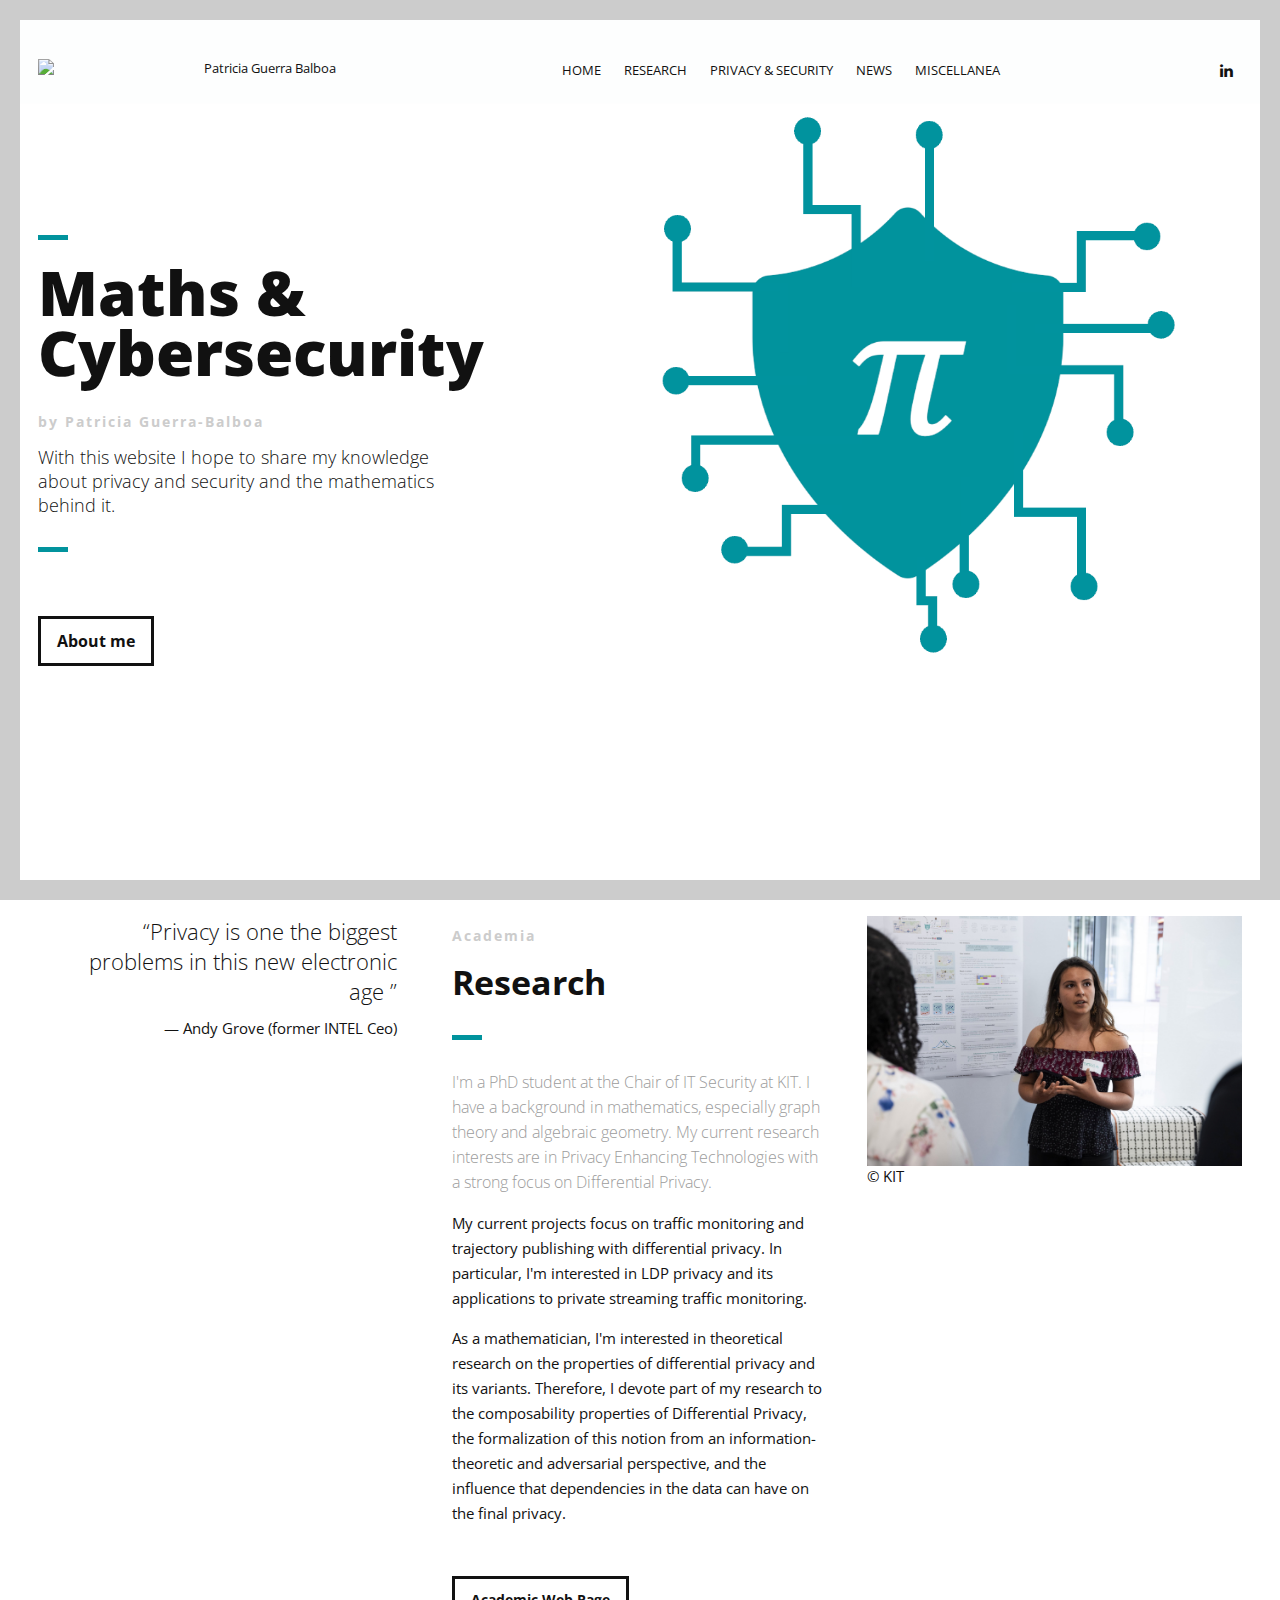
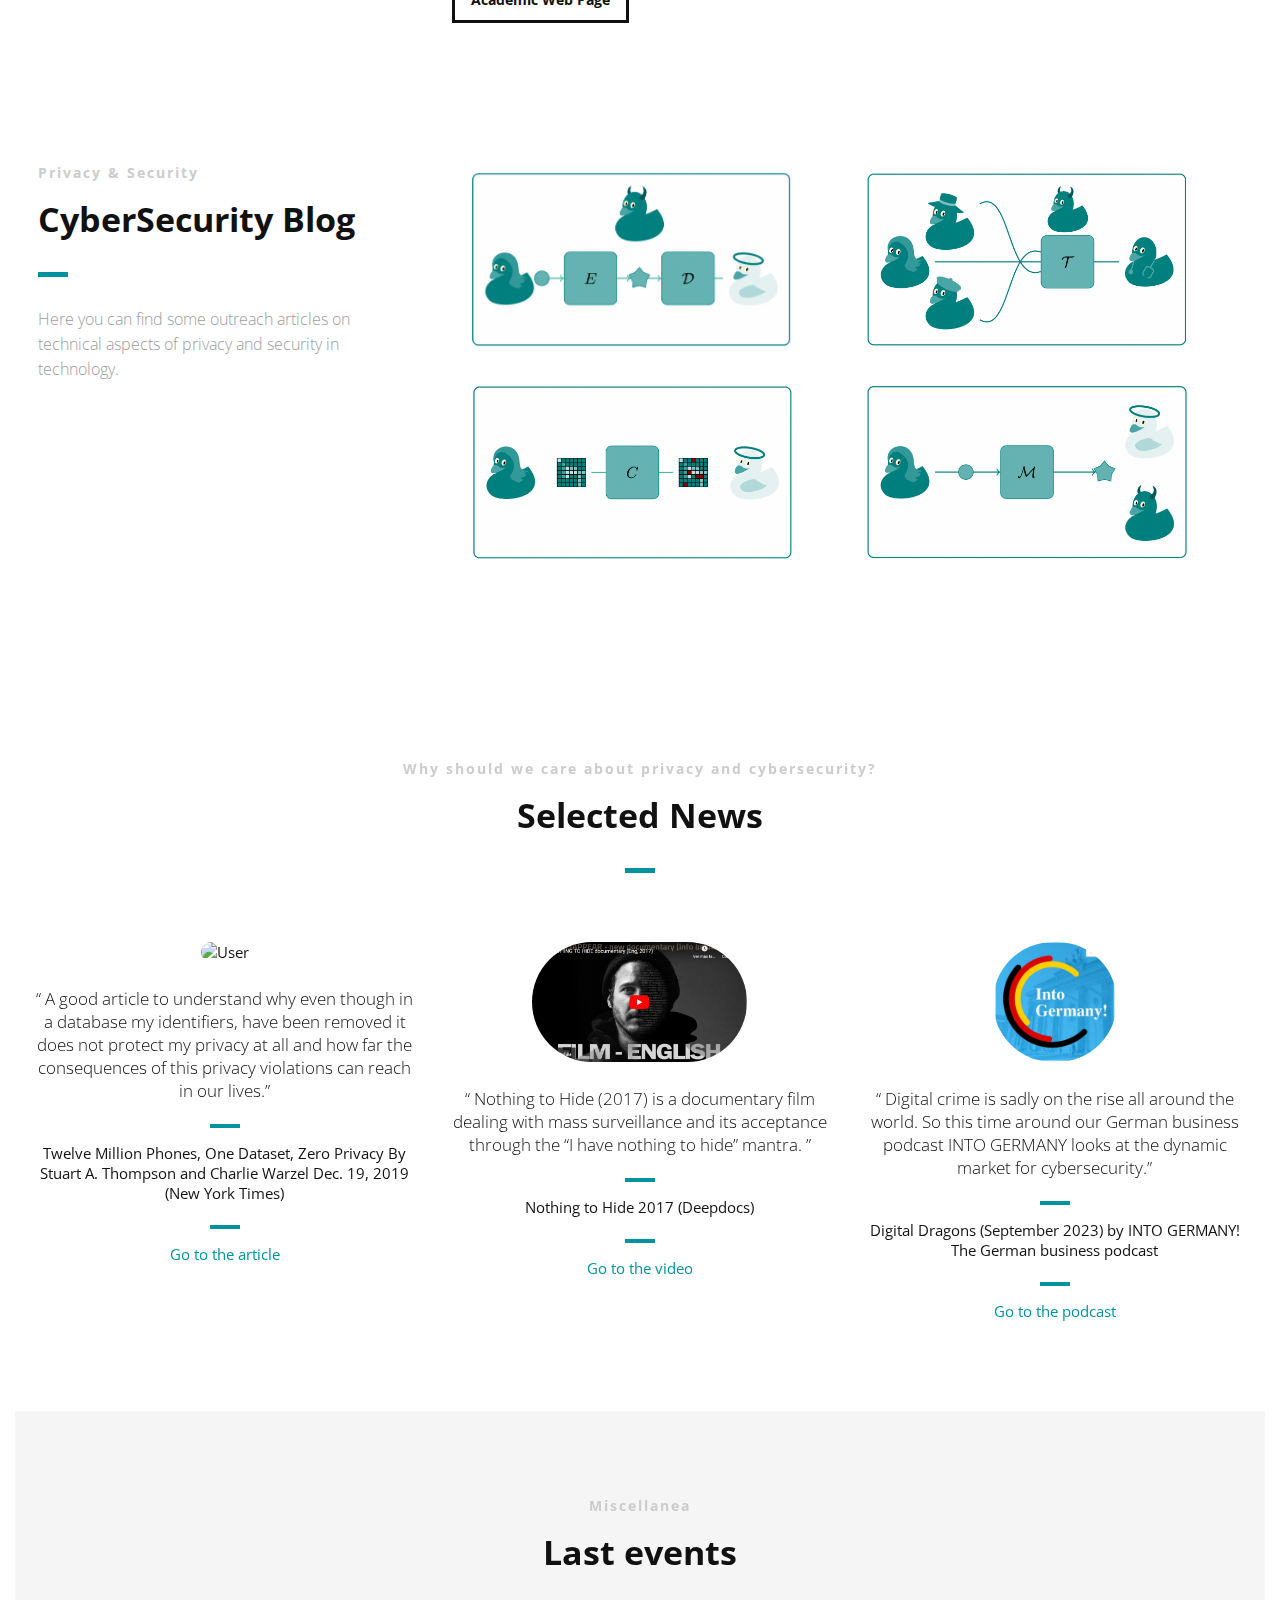
==== index.html @ ed3d7bb8 "Update index.html" ====
<!DOCTYPE html>
<html>
<head lang="en">
    <meta charset="UTF-8">

    <!--Page Title-->
    <title> Maths & Cybersecurity - by Patricia Guerra Balboa</title>

    <!--Meta Keywords and Description-->
    <meta name="keywords" content="Patricia Guerra-Balboa, mathematics, cybersecurity, academic webpage">
    <meta name="description" content="">
    <meta name="viewport" content="width=device-width, initial-scale=1.0, user-scalable=no"/>

    <!--Favicon-->
    <link rel="shortcut icon" href="images/logo-pi.png" title="Favicon"/>

    <!-- Main CSS Files -->
    <link rel="stylesheet" href="css/style.css">

    <!-- Namari Color CSS -->
    <link rel="stylesheet" href="css/namari-color.css">

    <!--Icon Fonts - Font Awesome Icons-->
    <link rel="stylesheet" href="css/font-awesome.min.css">

    <!-- Animate CSS-->
    <link href="css/animate.css" rel="stylesheet" type="text/css">

    <!--Google Webfonts-->
    <link href='https://fonts.googleapis.com/css?family=Open+Sans:400,300,600,700,800' rel='stylesheet' type='text/css'>
</head>
<body>

<!-- Preloader -->
<div id="preloader">
    <div id="status" class="la-ball-triangle-path">
        <div></div>
        <div></div>
        <div></div>
    </div>
</div>
<!--End of Preloader-->

<div class="page-border" data-wow-duration="0.7s" data-wow-delay="0.2s">
    <div class="top-border wow fadeInDown animated" style="visibility: visible; animation-name: fadeInDown;"></div>
    <div class="right-border wow fadeInRight animated" style="visibility: visible; animation-name: fadeInRight;"></div>
    <div class="bottom-border wow fadeInUp animated" style="visibility: visible; animation-name: fadeInUp;"></div>
    <div class="left-border wow fadeInLeft animated" style="visibility: visible; animation-name: fadeInLeft;"></div>
</div>

<div id="wrapper">

    <header id="banner" class="scrollto clearfix" data-enllax-ratio=".5">
        <div id="header" class="nav-collapse">
            <div class="row clearfix">
                <div class="col-1">

                    <!--Logo-->
                    <div id="logo">

                        <!--Logo that is shown on the banner-->
                        <img src="images/logo-pi.png" id="banner-logo" alt="Patricia Guerra Balboa" <h1> Patricia Guerra Balboa </h1> 
                        <!--End of Banner Logo-->

                        <!--The Logo that is shown on the sticky Navigation Bar-->
                        <img src="images/logo-pi.png" id="navigation-logo" alt="Landing Page"/>
                        <!--End of Navigation Logo-->

                    </div>
                    <!--End of Logo-->

                    <aside>

                        <!--Social Icons in Header-->
                        <ul class="social-icons">
                            <li>
                                <a target="_blank" title="Linkedin" href="https://www.linkedin.com/in/patricia-guerra-balboa-5597a2195/">
                                    <i class="fa fa-linkedin fa-1x"></i><span>Linkedin</span>
                                </a>
                        </ul>
                        <!--End of Social Icons in Header-->

                    </aside>

                    <!--Main Navigation-->
                    <nav id="nav-main">
                        <ul>
                            <li>
                                <a href="#banner">Home</a>
                            </li>
                            <li>
                                <a href="#research">Research</a>
                            </li>
                            <li>
                                <a href="#privacy">Privacy & Security</a>
                            </li>
                            <li>
                                <a href="#news">News</a>
                            </li>
                            <li>
                                <a href="#Miscellanea">Miscellanea</a>
                            </li>
                        </ul>
                    </nav>
                    <!--End of Main Navigation-->

                    <div id="nav-trigger"><span></span></div>
                    <nav id="nav-mobile"></nav>

                </div>
            </div>
        </div><!--End of Header-->

        <!--Banner Content-->
        <div id="banner-content" class="row clearfix">

            <div class="col-38">

                <div class="section-heading">
                    <h1> Maths & Cybersecurity </h1>
                    <h3> by Patricia Guerra-Balboa </h3>
                    <h2> With this website I hope to share my knowledge about privacy and security and the mathematics behind it.

</h2>
                </div>

                <!--Call to Action-->
                <a href="./academic.html" class="button">About me</a>
                <!--End Call to Action-->

            </div>

        </div><!--End of Row-->
    </header>

    <!--Main Content Area-->
    <main id="content">
                <!--Research-->
        <div id="research" class="scrollto clearfix">

            <div class="row no-padding-bottom clearfix">


                <!--Content Left Side-->
                <div class="col-3">
                    <!--User Testimonial-->
                    <blockquote class="testimonial text-right bigtest">
                        <q>Privacy is one the biggest problems in this new electronic age </q>
                        <footer>— Andy Grove (former INTEL Ceo)</footer>
                    </blockquote>
                    <!-- End of Testimonial-->

                </div>
                <!--End Content Left Side-->

                <!--Content of the Right Side-->
                <div class="col-3">
                    <div class="section-heading">
                        <h3>Academia</h3>
                        <h2 class="section-title"> Research </h2>
                        <p class="section-subtitle"> I'm a PhD student at the Chair of IT Security at KIT. I have a background in mathematics, 
                            especially graph theory and algebraic geometry.
                            My current research interests are in Privacy Enhancing Technologies with a strong focus on Differential Privacy.</p>
                    </div>
                    <p>
                       My current projects focus on traffic monitoring and trajectory publishing with differential privacy. 
                       In particular, I'm interested in LDP privacy and its applications to private streaming traffic monitoring.
                    </p>
                    <p>
                       As a mathematician, I'm interested in theoretical research on the properties of differential privacy and its variants.
                        Therefore, I devote part of my research to the composability properties of Differential Privacy,
                        the formalization of this notion from an information-theoretic and adversarial perspective, 
                        and the influence that dependencies in the data can have on the final privacy.
                    </p>
                    <!--Call to Action-->
                <a  href="./academic.html" class="button"> Academic Web Page </a>
                <!--End Call to Action-->
                    </a>
                </div>
                <!--End Content Right Side-->

                <div class="col-3">
                    <figure class="watermark">
                      <picture>
                     <img height="396" src="images/gallery-images/20230511-RF-01-075.jpeg" width="663">
                    <span class="watermark">&copy; KIT </span>
                     </picture>
                    </figure>
                </div>

            </div>


        </div>
        <!--End of Research-->

        <!--Privacy-->
        <section id="privacy" class="scrollto clearfix">
            <div class="row clearfix">

                <div class="col-3">

                    <div class="section-heading">
                        <h3>Privacy & Security</h3>
                        <h2 class="section-title">CyberSecurity Blog</h2>
                        <p class="section-subtitle"> Here you can find some outreach articles on technical aspects of privacy and security in technology.</p>
                    </div>

                </div>

                <div class="col-2-3">
                    <a href="#" class="col-2">
                        <img src="images/icons/Cryto_DUCKS.png" alt="Cryto" width="319"/>
                        <div class="client-overlay"><span>Cryptography</span></div>
                    </a>
                    <a href="#" class="col-2">
                        <img src="images/icons/Anonymous_DUCKS.png" alt="Anonymous" width="320"/>
                        <div class="client-overlay"><span>Anonymous Comunication</span></div>
                    </a>
                    <a href="#" class="col-2">
                        <img src="images/icons/ITheory_DUCKS.png" alt="ITheory" width="320"/>
                        <div class="client-overlay"><span>Information Theory</span></div>
                    </a>
                    <a href="#" class="col-2">
                        <img src="images/icons/DP_DUCKS.png" alt="DP" width="320"/>
                        <div class="client-overlay"><span>Differential Privacy</span></div>
                    </a>
                </div>

            </div>
        </section>
        <!--End of privacy-->



        <!--NEWS-->
        <aside id="news" class="scrollto text-center" data-enllax-ratio=".2">

            <div class="row clearfix">

                <div class="section-heading">
                    <h3>Why should we care about privacy and cybersecurity?</h3>
                    <h2 class="section-title"> Selected News </h2>
                </div>

                <!--NEWS 1-->
                <blockquote class="col-3 testimonial classic">
                    <img src="images/NEW1.png" alt="User"/>
                    <q> A good article to understand why even though in a database my identifiers, have been removed it does not 
                        protect my privacy at all and how far the consequences of this privacy violations can reach in our lives.</q>
                    <footer> Twelve Million Phones, One Dataset, Zero Privacy By Stuart A. Thompson and Charlie Warzel
Dec. 19, 2019 (New York Times) </footer>
                    <footer> <a href="https://www.nytimes.com/interactive/2019/12/19/opinion/location-tracking-cell-phone.html"> Go to the article </a> </footer>
                </blockquote>
                <!-- End of Testimonial-->

                <!--NEWS 2-->
                <blockquote class="col-3 testimonial classic">
                    <img src="images/nothing.png" alt="User"/>
                    <q> Nothing to Hide (2017) is a documentary film dealing with mass surveillance and its acceptance through the “I have nothing to hide” mantra. </q>
                    <footer> Nothing to Hide 2017 (Deepdocs) </footer>
                    <footer> <a href="https://www.youtube.com/watch?v=M3mQu9YQesk"> Go to the video </a> </footer>
                </blockquote>
                <!-- End of Testimonial-->

                <!--NEWS 3-->
                <blockquote class="col-3 testimonial classic">
                    <img src="images/into-germany.png" alt="User"/>
                    <q>  Digital crime is sadly on the rise all around the world. So this time around our German business podcast INTO GERMANY looks at the dynamic market for cybersecurity.</q>
                    <footer> Digital Dragons (September 2023) by INTO GERMANY! The German business podcast </footer>
                    <footer> <a href="https://www.gtai.de/en/invest/service/podcast-into-germany-907560#1040266"> Go to the podcast </a> </footer>
                </blockquote>
                <!-- End of NEWS-->

            </div>

        </aside>


        <!--Miscellanea-->
        <section id="Miscellanea" class="secondary-color text-center scrollto clearfix ">
            <div class="row clearfix">

                <div class="section-heading">
                    <h3> Miscellanea </h3>
                    <h2 class="section-title"> Last events </h2>
                </div>

                <!--Pricing Block-->
                <div class="pricing-block col-3 wow fadeInUp" data-wow-delay="0.4s">
                    <div class="pricing-block-content">
                        <h3>Best Poster Award </h3>
                        <p class="pricing-sub"> Community Congress by Startupsecure KASTEL </p>
                        <div class="pricing">
                            <div class="price">  <img src="./images/1684329611096.jpg" alt="User"/></div>
                            <p>picture of the prize</p>
                        </div>
                        <ul>
                            <li> Poster</li>
                            <li> DifferentiaL Privacy</li>
                            <li> Trajectory data</li>
                            <li> Composability Properties</li>
                        </ul>
                        <a href="https://ps.tm.kit.edu/downloads/Differentially_Private_Trajecotry_Data.pdf" class="button"> See the poster </a>
                    </div>
                </div>
                <!--End Pricing Block-->

  <!--Pricing Block-->
                <div class="pricing-block col-3 wow fadeInUp" data-wow-delay="0.4s">
                    <div class="pricing-block-content">
                        <h3>Visit to KU Leuven</h3>
                        <p class="pricing-sub"> Unlocking the potential of composition in DP </p>
                        <div class="pricing">
                            <div class="price">  <img src="images/gallery-images/02E6EBEA-B8C3-4B07-B21B-226EBC428398_1_201_a.jpeg" alt="User"/></div>
                            <p> Image taken during the talk</p>
                        </div>
                        <ul>
                            <li> COSIC Seminar</li>
                            <li> DifferentiaL Privacy</li>
                            <li> Composability</li>
                            <li> Talk</li>
                        </ul>
                        <a href="https://upcommons.upc.edu/bitstream/handle/2117/387563/popets-2023-0065.pdf?sequence=1" class="button"> See the slides </a>
                    </div>
                </div>
                <!--End Pricing Block-->
                 <!--Pricing Block-->
                <div class="pricing-block col-3 wow fadeInUp" data-wow-delay="0.4s">
                    <div class="pricing-block-content">
                        <h3>Last Published Paper</h3>
                        <p class="pricing-sub">SoK: Trajectory data Privacy </p>
                        <div class="pricing">
                            <div class="price">  <img src=".\traj.png" alt="User"/></div>
                            <p> Fake Trajectory in Karlsruhe </p>
                        </div>
                        <ul>
                            <li> SoK</li>
                            <li> DifferentiaL Privacy</li>
                            <li> Trajectory data</li>
                            <li> PETs</li>
                        </ul>
                        <a href="https://upcommons.upc.edu/bitstream/handle/2117/387563/popets-2023-0065.pdf?sequence=1" class="button"> See the paper </a>
                    </div>
                </div>
                <!--End Pricing Block-->
            </div>
        </section>
        <!--End of Pricing Tables-->

    </main>
    <!--End Main Content Area-->


    <!--Footer-->
    <footer id="landing-footer" class="clearfix">
        <div class="row clearfix">

            <p id="funders" class="col-2"> Funding </p>

            <!--Social Icons in Footer-->
            <ul class="col-2 social-icons">
                <li>
                    <a target="_blank" title="KIT" href="https://www.kit.edu/">
                         <img src="images/logos/Logo_KIT.svg.png"/></i><span>KIT</span>
                    </a>
                </li>
                <li>
                    <a target="_blank" title="kastel" href="https://kastel-labs.de/">
                         <img src="images/logos/KASTEL_Logo_black.png"/></i><span>Kastel</span>
                    </a>
                </li>
                <li>
                    <a target="_blank" title="PS" href="https://ps.tm.kit.edu/english/index.php">
                         <img src="images/logos/logo-ffp2.png"/></i><span>PS</span>
                    </a>
                </li>
            </ul>
            <!--End of Social Icons in Footer-->
        </div>
    </footer>
    <!--End of Footer-->



</div>

<!-- Include JavaScript resources -->
<script src="js/jquery.1.8.3.min.js"></script>
<script src="js/wow.min.js"></script>
<script src="js/featherlight.min.js"></script>
<script src="js/featherlight.gallery.min.js"></script>
<script src="js/jquery.enllax.min.js"></script>
<script src="js/jquery.scrollUp.min.js"></script>
<script src="js/jquery.easing.min.js"></script>
<script src="js/jquery.stickyNavbar.min.js"></script>
<script src="js/jquery.waypoints.min.js"></script>
<script src="js/images-loaded.min.js"></script>
<script src="js/lightbox.min.js"></script>
<script src="js/site.js"></script>


</body>
</html>
---- css/style.css ----
/* Namari Landing Page v.1.1.0 Style Index - a free landing page by shapingrain.com

1. Default and Reset styles
- 1.1 Input Elements
2. Global elements
- 2.1 Header
- 2.2 Logo
- 2.3 Buttons
- 2.4 Navigation
- 2.5 Social Elements
- 2.6 Images
3. Fonts and Headings
4. Banner
- 4.1 SignUp Form
5. Content Elements
- 5.1 Icons
- 5.2 Parallax Elements
- 5.3 Divider
6. Landing Page Sections
- 6.1 Features
- 6.2 Testimonials
- 6.3 Gallery
- 6.4 Video
- 6.5 Clients
- 6.6 Pricing Table
7. Footer


/*------------------------------------------------------------------------------------------*/
/* 1. Defaults & Reset of specific styles across browsers */
/*------------------------------------------------------------------------------------------*/

*, *:before, *:after {
    -webkit-box-sizing: border-box;
    -moz-box-sizing: border-box;
    box-sizing: border-box;
}

body, div, dl, dt, dd, ul, ol, li, h1, h2, h3, h4, h5, h6, pre, form, blockquote, th, td {
    margin: 0;
    padding: 0;
    direction: ltr;
}

body {
    margin: 0;
    padding: 0;
    -webkit-font-smoothing: antialiased;
    overflow-x: hidden;
}

p {
    line-height: 25px;
}

.row img {
    height: auto;
    max-width: 100%;
}

a {
    text-decoration: none;
    line-height: inherit;
    -webkit-transition: opacity 0.3s ease-out;
    -moz-transition: opacity 0.3s ease-out;
    -o-transition: opacity 0.3s ease-out;
    transition: opacity 0.3s ease-out;
}

iframe {
    border: 0 !important;
}

.parallax-window {
    min-height: 400px;
    background: transparent;
}

figure {
    margin: 0;
}

/* Page Border */

.page-border {
    position: fixed;
    z-index: 999999;
    pointer-events: none;
}

.page-border .bottom-border, .page-border .left-border, .page-border .right-border, .page-border .top-border {
    background: #f3f3ef;
    position: fixed;
    z-index: 9999;
}

.page-border > .top-border, .page-border > .right-border, .page-border > .bottom-border, .page-border > .left-border {
    padding: 11px;
    background: #ccc;
}

.page-border .bottom-border, .page-border .top-border {
    width: 100%;
    padding: 10px;
    left: 0;
}

.page-border .left-border, .page-border .right-border {
    padding: 10px;
    height: 100%;
    top: 0;
}

.page-border .top-border {
    top: 0;
}

.page-border .right-border {
    right: 0;
}

.page-border .bottom-border {
    bottom: 0;
}

.page-border .left-border {
    left: 0;
}

#wrapper {
    margin:0 15px;
    padding: 15px 0;
    position: relative;
}


/* --------- 1.1 Input Elements ---------- */

input, textarea {
    border: 1px solid #e1e1e1;
    padding: 10px;
    -webkit-transition: all .3s linear;
    -moz-transition: all .3s linear;
    transition: all .3s linear;
    border-radius: 3px;
}

input {
    height: 40px;
    margin: 3px 0;
    outline: none;
    line-height: normal;
    font-size: 14px;
}

input[type="submit"] {
    cursor: pointer;
    border-style: solid;
    border-width: 2px;
    padding-top: 0;
    padding-bottom: 0;
}

select {
    border: 1px solid #e1e1e1;
    height: 40px;
    padding: 5px;
}

input:focus, textarea:focus {
    box-shadow: inset 0 1px 3px rgba(0, 0, 0, 0.1);
}

*:focus {
    outline: none;
}

/*------------------------------------------------------------------------------------------*/
/* 2. Layout Elements */
/*------------------------------------------------------------------------------------------*/

section {
    clear: both;
    overflow: hidden;
}

/* Rows and Columns */

.row {
    max-width: 1245px;
    margin: 0 auto;
    padding: 75px 0;
    position: relative;
}

.no-padding-bottom .row, .no-padding-bottom div, .no-padding-bottom.row {
    padding-bottom: 0;
}

.no-padding-top.row, .no-padding-top div {
    padding-top: 0;
}

.big-padding-top {
    padding-top: 75px !important;
}

.big-padding-bottom {
    padding-bottom: 85px !important;
}

/* Targets all elements */

[class*='col-'] {
    float: left;
    padding: 20px;
}

#clients .col-2-3 [class*='col-'] {
    padding: 0;
}

/* Clearfix */

.clearfix:after {
    content: "";
    display: table;
    clear: both;
}

/* Main Widths */

.col-1 {
    width: 100%;
}

.col-2 {
    width: 50%;
}

.col-3 {
    width: 33.33%;
}

.col-4 {
    width: 25%;
}

.col-5 {
    width: 20%;
}

.col-6 {
    width: 16.6666666667%;
}

.col-7 {
    width: 14.2857142857%;
}

.col-8 {
    width: 12.5%;
}

.col-9 {
    width: 11.1111111111%;
}

.col-10 {
    width: 10%;
}

.col-11 {
    width: 9.09090909091%;
}

.col-12 {
    width: 8.33%;
}

.col-2-3 {
    width: 66.66%;
}

.col-3-4 {
    width: 75%;
}

.col-9-10 {
    width: 90%;
}

/* Golden Ratio */
.col-61 {
    width: 61.8%;
}

.col-38 {
    width: 38.2%;
}

/* --------- 2.1 Header --------- */

#header {
    height: 71px !important;
    overflow: visible;
    z-index: 9999;
    width: 100%;
    position: absolute !important;
}

#header .row {
    padding: 0;
}

#header aside {
    text-align: right;
}

#header ul {
    text-align: center;
}

#header li {
    display: inline-block;
    list-style: none;
    margin: 0;
}

/* --------- 2.2 Logo ---------- */

#logo {
    float: left;
    height: 71px;
    line-height: 66px;
    margin-right: 15px;
}

#logo h1, #logo h2 {
    display: inline-block;
}

#banner #logo h1 {
    font-size: 28px;
    margin-right: 10px;
    font-weight: 900;
    padding: 0;
}

#logo h2 {
    font-size: 18px;
    padding: 0;
}

#logo img {
    max-height: 22px;
    vertical-align: middle;
    margin-right: 15px;
}

#navigation-logo {
    display: none;
}

.nav-solid #logo #banner-logo {
    display: none;
}

.nav-solid #logo #navigation-logo {
    display: inline-block;
}

/* --------- 2.3 Buttons ---------- */

.call-to-action {
    padding: 35px 0 35px 0;
}

/*Style*/

.button {
    font-size: 16px;
    margin: 35px 0;
    padding: 11px 16px;
    -webkit-transition: all .3s linear;
    -moz-transition: all .3s linear;
    transition: all .3s linear;
    display: inline-block;
    border-width: 3px;
    border-style: solid;
}

/* Play Button */

#video-section {
    position:relative;
}

.play-video {
    height:110px;
    position:absolute;
    top:50%;
    margin-top:-110px;
    width:100%;
}

.play-icon {
    display: inline-block;
    font-size: 0px;
    cursor: pointer;
    margin: 45px auto;
    width: 110px;
    height: 110px;
    border-radius: 50%;
    text-align: center;
    position: relative;
    z-index: 1;
}

.play-icon:after {
    pointer-events: none;
    position: absolute;
    width: 100%;
    height: 100%;
    border-radius: 50%;
    content: '';
    -webkit-box-sizing: content-box;
    -moz-box-sizing: content-box;
    box-sizing: content-box;
}

.play-icon:before {
    font-family: 'fontawesome';
    content: '\f144';
    speak: none;
    font-size: 74px;
    line-height: 110px;
    font-style: normal;
    font-weight: normal;
    font-variant: normal;
    text-transform: none;
    display: block;
    -webkit-font-smoothing: antialiased;
    color:#fff;
}

.play-video .play-icon {
    background: rgba(255, 255, 255, 0.5);
    -webkit-transition: -webkit-transform ease-out 0.3s, background 0.4s;
    -moz-transition: -moz-transform ease-out 0.3s, background 0.4s;
    transition: transform ease-out 0.3s, background 0.4s;
}

.play-video .play-icon:after {
    top: 0;
    left: 0;
    padding: 0;
    z-index: -1;
    box-shadow: 0 0 0 2px rgba(255, 255, 255, 0.1);
    opacity: 0;
    -webkit-transform: scale(0.9);
    -moz-transform: scale(0.9);
    -ms-transform: scale(0.9);
    transform: scale(0.9);
}

.play-video .play-icon:hover {
    background: rgba(255, 255, 255, 0.05);
    -webkit-transform: scale(0.93);
    -moz-transform: scale(0.93);
    -ms-transform: scale(0.93);
    transform: scale(0.93);
    color: #fff;
}


/* --------- 2.4 Navigation ---------- */

#header {
    font-size: 13px;
}

#header aside {
    float: right;
}

#header nav ul {
    text-transform: uppercase;

}

#header nav a {
    height: 71px;
    line-height: 71px;
    display: block;
    padding: 0 10px;
}

#header nav a:hover {
    opacity: 0.6;
}

/*Navigation Solid*/

#header.nav-solid [class*='col-'] {
    padding: 0 20px;
}

#header.nav-solid {
    background: #fff;
    box-shadow: 2px 0px 3px rgba(0, 0, 0, 0.2);
    position: fixed !important;
    left:0;
}

#header.nav-solid nav a {
    border-bottom: 3px solid;
    border-color: #fff;
    -webkit-transition: all 0.3s ease-out;
    -moz-transition: all 0.3s ease-out;
    -o-transition: all 0.3s ease-out;
    transition: all 0.3s ease-out;
}

#header.nav-solid nav a:hover {
    opacity: 1;
}

/* Social Elements when Solid*/

#header.nav-solid .social-icons a {
    -webkit-transition: all 0.3s ease-out;
    -moz-transition: all 0.3s ease-out;
    -o-transition: all 0.3s ease-out;
    transition: all 0.3s ease-out;
    opacity: 0.5;
}

#header.nav-solid .social-icons a:hover {
    opacity: 1;
    color: #e4473c;
}

/* Responsive Nav Styling */

#nav-trigger {
    display: none;
    text-align: right;
}

#nav-trigger span {
    display: inline-block;
    width: 38px;
    height: 71px;
    color: #111;
    cursor: pointer;
    text-transform: uppercase;
    font-size: 22px;
    text-align: center;
    border-top-right-radius: 5px;
    border-top-left-radius: 5px;
    -webkit-transition: all 0.3s ease-out;
    -moz-transition: all 0.3s ease-out;
    -o-transition: all 0.3s ease-out;
    transition: all 0.3s ease-out;
}

#nav-trigger span:after {
    font-family: "fontAwesome";
    display: inline-block;
    width: 38px;
    height: 71px;
    line-height: 75px;
    text-align: center;
    content: "\f0c9";
    border-top-right-radius: 5px;
    border-top-left-radius: 5px;
}

#nav-trigger span.open:after {
    content: "\f00d";
}

#nav-trigger span:hover, .nav-solid #nav-trigger span.open:hover, .nav-solid #nav-trigger span:hover {
    opacity: 0.6;
}

#nav-trigger span.open, #nav-trigger span.open:hover {
    color: #111;
}

.nav-solid #nav-trigger span.open:hover {
    color: #999;
}

.nav-solid #nav-trigger span {
    color: #999;
    opacity: 1;
}

nav#nav-mobile {
    position: relative;
    display: none;
}

nav#nav-mobile ul {
    display: none;
    list-style-type: none;
    position: absolute;
    left: 0;
    right: 0;
    margin-left: -20px;
    margin-right: -20px;
    padding-top: 10px;
    padding-bottom: 10px;
    text-align: center;
    background-color: #fff;
    box-shadow: 0 5px 3px rgba(0, 0, 0, 0.2);
}

nav#nav-mobile ul:after {
    display: none;
}

nav#nav-mobile li {
    margin: 0 20px;
    float: none;
    text-align: left;
    border-bottom: 1px solid #e1e1e1;
}

nav#nav-mobile li:last-child {
    border-bottom: none;
}

.nav-solid nav#nav-mobile li {
    border-top: 1px solid #e1e1e1;
    border-bottom: none;
}

nav#nav-mobile a {
    display: block;
    padding: 12px 0;
    color: #333;
    width: 100%;
    height: auto;
    line-height: normal;
    display: block;
    border-bottom: none !important;
    -webkit-transition: all 0.3s ease-out;
    -moz-transition: all 0.3s ease-out;
    -o-transition: all 0.3s ease-out;
    transition: all 0.3s ease-out;
}

nav#nav-mobile a:hover {
    background: #fafafa;
    opacity: 1;
}

/* --------- 2.5 Social Elements ---------- */

#header .col-4 {
    text-align: right;
}

.social-icons {
    display: inline-block;
    list-style: none;
}

.social-icons a {
    display: inline-block;
    width: 32px;
    text-align: center;
}

.social-icons a:hover {
    opacity: 0.7;
}

.social-icons span {
    display: none;
}

#header .social-icons {
    margin-top: 27px;
}

/* --------- 2.6 Images ---------- */

/*Alignment*/

img {
    vertical-align: top;
}

.image-center {
    display: block;
    margin: 0 auto;
}

a img {
    border: none;
    -webkit-transition: all 0.3s ease-out;
    -moz-transition: all 0.3s ease-out;
    -o-transition: all 0.3s ease-out;
    transition: all 0.3s ease-out;
    -webkit-backface-visibility: hidden;
}

a img:hover {
    opacity: 0.7;
}

/*------------------------------------------------------------------------------------------*/
/* 3. Fonts */
/*------------------------------------------------------------------------------------------*/

h1 {
    padding: 20px 0;
}

h2 {
    padding: 14px 0;
}

h3 {
    padding: 10px 0;
}

h4 {
    padding: 7px 0;
}

h5 {
    padding: 7px 0;
}

h6 {
    padding: 7px 0;
}

/* Text Alignment */

.text-left {
    text-align: left;
}

.text-center {
    text-align: center;
}

.text-right {
    text-align: right;
}

/* Section Headings */

.section-heading {
    padding: 0 0 15px 0;
}

.section-subtitle {
    font-size: 18px;
    padding-top: 0;
}

.section-heading h3 {
    font-size: 14px;
    font-weight: bold;
    color: #ccc;
    letter-spacing: 2px;
    padding-bottom: 0;
}

/*------------------------------------------------------------------------------------------*/
/* 4. Banner */
/*------------------------------------------------------------------------------------------*/

#banner {
    background-size: cover;
}

#banner-content.row {
    padding-top: 170px;
    padding-bottom: 100px;
}

#banner h1 {
    padding-top: 5%;
}

#banner .section-heading:before {
    content: "";
    display: block;
    width: 30px;
    height: 5px;
    margin-top: 30px;
}



/*------------------------------------------------------------------------------------------*/
/* 5. Content Elements */
/*------------------------------------------------------------------------------------------*/

/* --------- 5.1 Icons ---------- */

/*Font Icon sizes*/

.fa-1x {
    font-size: 15px !important;
}

/*Icon Block*/

.icon-block {
    position: relative;
}

.icon-block h4 {
    font-weight: bold;
    padding-top: 0;
}

.icon-block .icon {
    position: absolute;
}

.icon-block p {
    margin-top: 0;
}

/* Icon Left*/

.icon-left .icon {
    left: 15;
}

.icon-left .icon-block-description {
    padding-left: 53px;
}

/* Icon Right */

.icon-right .icon {
    right: 15;
}

.icon-right .icon-block-description {
    padding-right: 53px;
}

/* Icon Above */

.icon-top {
    display: block;
}

.icon-top .icon {
    position: relative;
    display: block;
}

.icon-top .icon-block-description {
    padding-top: 25px;
}

/* --------- 5.2 Parallax Elements ---------- */

.banner-parallax-1, .banner-parallax-2, .banner-parallax-3 {
    min-height: 350px;
}

/* --------- 5.3 Divider ---------- */

.divider {
    position: relative;
    width: 40%;
    height: 20px;
    line-height: 20px;
    margin: 10px auto 5px auto;
    clear: both;
    text-align: center;
}

.divider-inner {
    position: absolute;
    height: 1px;
    width: 100%;
    top: 50%;
    margin-top: -1px;
    border-top: 1px solid;
    border-color: #e1e1e1;
}

.divider i {
    background: #fff;
    position: relative;
    top: -11px;
    padding: 0 5px 0 5px;
    color: #e1e1e1;
}

/*------------------------------------------------------------------------------------------*/
/* 6. Landing Page Sections */
/*------------------------------------------------------------------------------------------*/

/* --------- 6.1 Introduction ---------- */

.introduction img.featured {
    padding: 55px 0 0 0;
}

/* --------- 6.2 Features ---------- */

.features.row {
    padding-left: 5%;
    padding-right: 5%;
}

.features div:nth-child(4) {
    clear: both;
}

/* --------- 6.3 Testimonials ---------- */

.testimonial {
    padding: 15px;
}

blockquote {
    position: relative;
}

.testimonial img {
    max-height: 120px;
    border-radius: 250em;
}

.testimonial footer {
    padding-top: 12px;
}

/* Style Classic - Avatar above Testimonial */

.testimonial.classic img {
    display: inline-block;
    margin-bottom: 25px;
}

.testimonial.classic q {
    display: block;
}

.testimonial.classic footer:before {
    display: block;
    content: "";
    width: 30px;
    height: 4px;
    margin: 10px auto 15px auto;
}

/* Style Big */

.testimonial.bigtest {
    padding-top: 0;
}

.testimonial.bigtest q {
    font-size: 22px;
}

/* --------- 6.4 Gallery ---------- */

#gallery img {
    max-height: 300px;
}

#gallery [class*='col-'] {
    padding: 0;
}

#gallery a {
    display: inline-block;
    position: relative;
    overflow: hidden;
}

#gallery a:hover img {
    opacity: 0.15;
    -moz-backface-visibility: hidden;
}

#gallery a:before {
    font-size: 2.2em;
    font-style: normal;
    font-weight: normal;
    text-align: center;
    content: "+";
    width: 70px;
    height: 70px;
    border-radius: 100em;
    display: block;
    position: absolute;
    top: 55%;
    left: 50%;
    line-height: 72px;
    margin: -35px 0 0 -35px;
    opacity: 0;
    -webkit-transition: all .2s linear;
    -moz-transition: all .2s linear;
    transition: all .2s linear;
    vertical-align: middle;
}

#gallery a:hover:before {
    opacity: 1;
    top: 50%;
    left: 50%;
}

/**
 * Featherlight – ultra slim jQuery lightbox
 * Version 1.3.3 - http://noelboss.github.io/featherlight/
 *
 * Copyright 2015, Noël Raoul Bossart (http://www.noelboss.com)
 * MIT Licensed.
**/
@media all {
    .featherlight {
        display: none;

        /* dimensions: spanning the background from edge to edge */
        position: fixed;
        top: 0;
        right: 0;
        bottom: 0;
        left: 0;
        z-index: 2147483647; /* z-index needs to be >= elements on the site. */

        /* position: centering content */
        text-align: center;

        /* insures that the ::before pseudo element doesn't force wrap with fixed width content; */
        white-space: nowrap;

        /* styling */
        cursor: pointer;
        background: #333;
        /* IE8 "hack" for nested featherlights */
        background: rgba(0, 0, 0, 0);
    }

    /* support for nested featherlights. Does not work in IE8 (use JS to fix) */
    .featherlight:last-of-type {
        background: rgba(0, 0, 0, 0.8);
    }

    .featherlight:before {
        /* position: trick to center content vertically */
        content: '';
        display: inline-block;
        height: 100%;
        vertical-align: middle;
        margin-right: -0.25em;
    }

    .featherlight .featherlight-content {

        /* position: centering vertical and horizontal */
        text-align: left;
        vertical-align: middle;
        display: inline-block;

        /* dimensions: cut off images */
        overflow: auto;
        padding: 25px 0;
        border-bottom: 25px solid transparent;

        /* dimensions: handling small or empty content */
        min-width: 30%;

        /* dimensions: handling large content */
        margin-left: 5%;
        margin-right: 5%;
        max-height: 95%;

        /* styling */
        cursor: auto;

        /* reset white-space wrapping */
        white-space: normal;
    }

    /* contains the content */
    .featherlight .featherlight-inner {
        /* make sure its visible */
        display: block;
    }

    .featherlight .featherlight-close-icon {
        /* position: centering vertical and horizontal */
        position: absolute;
        z-index: 9999;
        top: 25px;
        right: 25px;

        /* dimensions: 25px x 25px */
        line-height: 25px;
        width: 25px;

        /* styling */
        cursor: pointer;
        text-align: center;
        color: #fff;
        font-family: "fontawesome";
        font-size: 22px;
        opacity: 0.5;
        -webkit-transition: all 0.3s ease-out;
        -moz-transition: all 0.3s ease-out;
        -o-transition: all 0.3s ease-out;
        transition: all 0.3s ease-out;
    }

    .featherlight .featherlight-close-icon:hover {
        opacity: 1;
    }

    .featherlight .featherlight-image {
        /* styling */
        max-height: 100%;
        max-width:100%;
    }

    .featherlight-iframe .featherlight-content {
        /* removed the border for image croping since iframe is edge to edge */
        border-bottom: 0;
        padding: 0;
    }

    .featherlight iframe {
        /* styling */
        border: none;
    }
}

/* handling phones and small screens */
@media only screen and (max-width: 1024px) {
    .featherlight .featherlight-content {
        /* dimensions: maximize lightbox with for small screens */
        margin-left: 10px;
        margin-right: 10px;
        max-height: 98%;

        padding: 10px 10px 0;
        border-bottom: 10px solid transparent;
    }

}

/* Gallery Styling */
@media all {
    .featherlight-next,
    .featherlight-previous {
        font-family: "fontawesome";
        font-size: 22px;
        display: block;
        position: absolute;
        top: 25px;
        right: 0;
        bottom: 0;
        left: 80%;
        cursor: pointer;
        /* preventing text selection */
        -webkit-touch-callout: none;
        -webkit-user-select: none;
        -khtml-user-select: none;
        -moz-user-select: none;
        -ms-user-select: none;
        user-select: none;
        /* IE9 hack, otherwise navigation doesn't appear */
        background: rgba(0, 0, 0, 0);
        -webkit-transition: all 0.3s ease-out;
        -moz-transition: all 0.3s ease-out;
        -o-transition: all 0.3s ease-out;
        transition: all 0.3s ease-out;
    }

    .featherlight-previous {
        left: 0;
        right: 80%;
    }

    .featherlight-next span,
    .featherlight-previous span {
        display: inline-block;
        opacity: 0.3;
        position: absolute;
        top: 50%;
        width: 100%;
        font-size: 80px;
        line-height: 80px;

        /* center vertically */
        margin-top: -40px;
        color: #fff;
        font-style: normal;
        font-weight: normal;
        -webkit-transition: all 0.3s ease-out;
        -moz-transition: all 0.3s ease-out;
        -o-transition: all 0.3s ease-out;
        transition: all 0.3s ease-out;
    }

    .featherlight-next span {
        text-align: right;
        left: auto;
        right: 7%;
    }

    .featherlight-previous span {
        text-align: left;
        left: 7%;
    }

    .featherlight-next:hover span,
    .featherlight-previous:hover span {
        display: inline-block;
        opacity: 1;
    }

    /* Hide navigation while loading */
    .featherlight-loading .featherlight-previous, .featherlight-loading .featherlight-next {
        display: none;
    }
}

/* Always display arrows on touch devices */
@media only screen and (max-device-width: 1024px) {
    .featherlight-next:hover,
    .featherlight-previous:hover {
        background: none;
    }

    .featherlight-next span,
    .featherlight-previous span {
        display: block;
    }
}

/* handling phones and small screens */
@media only screen and (max-width: 1024px) {
    .featherlight-next,
    .featherlight-previous {
        top: 10px;
        right: 10px;
        left: 85%;
    }

    .featherlight-previous {
        left: 10px;
        right: 85%;
    }

    .featherlight-next span,
    .featherlight-previous span {
        margin-top: -30px;
        font-size: 40px;
    }
}

/* --------- 6.5 Video ---------- */

#video-box {
    color:#fff;
    position:relative;
    overflow:hidden;
    text-align:center;
}

.video_container, .easyContainer {
    position: relative;
    padding-bottom: 56.25%; /* 16/9 ratio */
    margin: 0;
    padding-top: 0; /* IE6 workaround*/
    height: 0;
    overflow: hidden;
}

.video_container iframe, .video_container object, .video_container embed {
    position: absolute;
    top: 0;
    left: 0;
    width: 100% !important;
    height: 100% !important;
}

.slvj-lightbox iframe, .slvj-lightbox object, .slvj-lightbox embed {
    width: 100% !important;
    height: 529px !important;
}

.videojs-background-wrap {
    overflow: hidden;
    position: absolute;
    height: 100%;
    width: 100%;
    top: 0;
    left: 0;
    z-index: -998;
}

#slvj-window {
    width: 100%;
    min-height: 100%;
    z-index: 9999999999;
    background: rgba(0, 0, 0, 0.8);
    position: fixed;
    top: 0;
    left: 0;
}

#slvj-window,
#slvj-window * {
    -webkit-box-sizing: border-box;
    -moz-box-sizing: border-box;
    box-sizing: border-box;
}

#slvj-background-close {
    width: 100%;
    min-height: 100%;
    z-index: 31;
    position: fixed;
    top: 0;
    left: 0;
}

#slvj-back-lightbox {
    max-width: 940px;
    max-height: 529px;
    z-index: 32;
    text-align: center;
    margin: 0 auto;
}

.slvj-lightbox {
    width: 100%;
    height: 100%;
    margin: 0;
    z-index: 53;
}

#slvj-close-icon:before {
    font-family: "fontawesome";
    color: #fff;
    content: '\f00d';
    font-size: 22px;
    opacity: 0.5;
    -webkit-transition: all 0.3s ease-out;
    -moz-transition: all 0.3s ease-out;
    -o-transition: all 0.3s ease-out;
    transition: all 0.3s ease-out;
    z-index: 99999;
    height: 22px;
    width: 22px;
    position: absolute;
    top: 15px;
    right: 15px;
    cursor: pointer;
}

#slvj-close-icon:before:hover {
    opacity: 1;
    cursor: pointer;
}

/* --------- 6.6 Clients ---------- */

#clients a {
    display: block;
    text-align: center;
    position: relative;
    text-transform: uppercase;
    font-weight: bold;
    color: #fff;
}

#clients img {
    display: inline-block;
    padding: 15px 25px;
}

.client-overlay {
    background: rgba(0, 0, 0, 0.8);
    position: absolute;
    top;
    0;
    right: 0;
    bottom: 0;
    left: 0;
    width: 100%;
    height: 100%;
    opacity: 0;
    -webkit-transition: all 0.3s ease-out;
    -moz-transition: all 0.3s ease-out;
    -o-transition: all 0.3s ease-out;
    transition: all 0.3s ease-out;
}

#clients a:hover .client-overlay {
    opacity: 1;
}

.client-overlay span {
    position: absolute;
    top: 48%;
    left: 0;
    width: 100%;
    text-align: center;
    display: inline-block;
}

/* --------- 6.7 Pricing Table ---------- */

.pricing-block-content {
    background: #fff;
    padding: 25px 0 25px 0;
    box-shadow: 0px 1px 2px rgba(0, 0, 0, 0.07);
    transition: all 0.2s ease-in-out 0s;
    position: relative;
    border: 10px solid #fff;
}


.pricing-block ul {
    list-style: none;
    margin: 25px 0 25px 0;
}

.pricing-block li {
    padding: 14px 0;
    border-bottom: 1px dotted #e1e1e1;
}

.pricing-block li:last-of-type {
    border:none;
}

.pricing-block h3 {
    font-size:17px;
    text-transform:uppercase;
    padding-bottom:0;
}

.pricing-sub {
    font-style: italic;
    color:#ccc;
    margin:0 0 25px 0;
}

/*Price*/

.pricing {
    background: #f5f5f5;
    padding: 25px;
    position: relative;
}

.price {
    display: inline-block;
    font-size: 62px;
    font-weight: 700;
    position: relative;
}

.price span {
    position: absolute;
    top: 0;
    left: -20px;
    font-size: 22px;
}

.pricing  p {
    font-style:italic;
    color:#b4b4b4;
    line-height:auto;
    margin:0;
}



/*------------------------------------------------------------------------------------------*/
/* 7. Footer */
/*------------------------------------------------------------------------------------------*/

#landing-footer {
    clear: both;
}

#landing-footer .row {
    padding: 0;
}

#landing-footer p {
    margin: 0;
}

#landing-footer ul {
    list-style: none;
    text-align: right;
}

#landing-footer li {
    display: inline-block;
}

/* Scroll Up */

#scrollUp {
    bottom: 15px;
    right: 30px;
    width: 70px;
    height: 80px;
    margin-bottom: -10px;
    padding: 0 5px 20px 5px;
    text-align: center;
    text-decoration: none;
    color: #fff;
    -webkit-transition: margin-bottom 150ms linear;
    -moz-transition: margin-bottom 150ms linear;
    -o-transition: margin-bottom 150ms linear;
    transition: margin-bottom 150ms linear;
}

#scrollUp:hover {
    margin-bottom: 0;
}

#scrollUp:before {
    background: #ccc;
    font-family: "fontawesome";
    font-size: 2.4em;
    font-style: normal;
    font-weight: normal;
    text-align: center;
    color: #fff;
    width: 45px;
    height: 45px;
    display: inline-block;
    line-height: 45px;
    content: "\f106";
    opacity: 1;
}

/*Preloader*/

#preloader {
    position: fixed;
    top: 0;
    left: 0;
    right: 0;
    bottom: 0;
    background-color: #fff; /* change if the mask should have another color then white */
    z-index: 99999; /* makes sure it stays on top */
}

#status {
    width: 110px;
    height: 110px;
    position: absolute;
    left: 50%; /* centers the loading animation horizontally one the screen */
    top: 50%; /* centers the loading animation vertically one the screen */
    background-position: center;
    margin: -55px 0 0 -55px; /* is width and height divided by two */
    text-align: center;
}

/*!
 * Load Awesome v1.1.0 (http://github.danielcardoso.net/load-awesome/)
 * Copyright 2015 Daniel Cardoso <@DanielCardoso>
 * Licensed under MIT
 */
.la-ball-triangle-path,
.la-ball-triangle-path > div {
    position: relative;
    -webkit-box-sizing: border-box;
    -moz-box-sizing: border-box;
    box-sizing: border-box;
}

.la-ball-triangle-path {
    display: block;
    font-size: 0;
    color: #fff;
}

.la-ball-triangle-path.la-dark {
    color: #333;
}

.la-ball-triangle-path > div {
    display: inline-block;
    float: none;
    background-color: currentColor;
    border: 0 solid currentColor;
}

.la-ball-triangle-path {
    width: 32px;
    height: 32px;
}

.la-ball-triangle-path > div {
    position: absolute;
    top: 0;
    left: 0;
    width: 10px;
    height: 10px;
    border-radius: 100%;
}

.la-ball-triangle-path > div:nth-child(1) {
    -webkit-animation: ball-triangle-path-ball-one 2s 0s ease-in-out infinite;
    -moz-animation: ball-triangle-path-ball-one 2s 0s ease-in-out infinite;
    -o-animation: ball-triangle-path-ball-one 2s 0s ease-in-out infinite;
    animation: ball-triangle-path-ball-one 2s 0s ease-in-out infinite;
}

.la-ball-triangle-path > div:nth-child(2) {
    -webkit-animation: ball-triangle-path-ball-two 2s 0s ease-in-out infinite;
    -moz-animation: ball-triangle-path-ball-two 2s 0s ease-in-out infinite;
    -o-animation: ball-triangle-path-ball-two 2s 0s ease-in-out infinite;
    animation: ball-triangle-path-ball-two 2s 0s ease-in-out infinite;
}

.la-ball-triangle-path > div:nth-child(3) {
    -webkit-animation: ball-triangle-path-ball-tree 2s 0s ease-in-out infinite;
    -moz-animation: ball-triangle-path-ball-tree 2s 0s ease-in-out infinite;
    -o-animation: ball-triangle-path-ball-tree 2s 0s ease-in-out infinite;
    animation: ball-triangle-path-ball-tree 2s 0s ease-in-out infinite;
}

.la-ball-triangle-path.la-sm {
    width: 16px;
    height: 16px;
}

.la-ball-triangle-path.la-sm > div {
    width: 4px;
    height: 4px;
}

.la-ball-triangle-path.la-2x {
    width: 64px;
    height: 64px;
}

.la-ball-triangle-path.la-2x > div {
    width: 20px;
    height: 20px;
}

.la-ball-triangle-path.la-3x {
    width: 96px;
    height: 96px;
}

.la-ball-triangle-path.la-3x > div {
    width: 30px;
    height: 30px;
}

/*
 * Animations
 */
@-webkit-keyframes ball-triangle-path-ball-one {
    0% {
        -webkit-transform: translate(0, 220%);
        transform: translate(0, 220%);
    }
    17% {
        opacity: .25;
    }
    33% {
        opacity: 1;
        -webkit-transform: translate(110%, 0);
        transform: translate(110%, 0);
    }
    50% {
        opacity: .25;
    }
    66% {
        opacity: 1;
        -webkit-transform: translate(220%, 220%);
        transform: translate(220%, 220%);
    }
    83% {
        opacity: .25;
    }
    100% {
        opacity: 1;
        -webkit-transform: translate(0, 220%);
        transform: translate(0, 220%);
    }
}

@-moz-keyframes ball-triangle-path-ball-one {
    0% {
        -moz-transform: translate(0, 220%);
        transform: translate(0, 220%);
    }
    17% {
        opacity: .25;
    }
    33% {
        opacity: 1;
        -moz-transform: translate(110%, 0);
        transform: translate(110%, 0);
    }
    50% {
        opacity: .25;
    }
    66% {
        opacity: 1;
        -moz-transform: translate(220%, 220%);
        transform: translate(220%, 220%);
    }
    83% {
        opacity: .25;
    }
    100% {
        opacity: 1;
        -moz-transform: translate(0, 220%);
        transform: translate(0, 220%);
    }
}

@-o-keyframes ball-triangle-path-ball-one {
    0% {
        -o-transform: translate(0, 220%);
        transform: translate(0, 220%);
    }
    17% {
        opacity: .25;
    }
    33% {
        opacity: 1;
        -o-transform: translate(110%, 0);
        transform: translate(110%, 0);
    }
    50% {
        opacity: .25;
    }
    66% {
        opacity: 1;
        -o-transform: translate(220%, 220%);
        transform: translate(220%, 220%);
    }
    83% {
        opacity: .25;
    }
    100% {
        opacity: 1;
        -o-transform: translate(0, 220%);
        transform: translate(0, 220%);
    }
}

@keyframes ball-triangle-path-ball-one {
    0% {
        -webkit-transform: translate(0, 220%);
        -moz-transform: translate(0, 220%);
        -o-transform: translate(0, 220%);
        transform: translate(0, 220%);
    }
    17% {
        opacity: .25;
    }
    33% {
        opacity: 1;
        -webkit-transform: translate(110%, 0);
        -moz-transform: translate(110%, 0);
        -o-transform: translate(110%, 0);
        transform: translate(110%, 0);
    }
    50% {
        opacity: .25;
    }
    66% {
        opacity: 1;
        -webkit-transform: translate(220%, 220%);
        -moz-transform: translate(220%, 220%);
        -o-transform: translate(220%, 220%);
        transform: translate(220%, 220%);
    }
    83% {
        opacity: .25;
    }
    100% {
        opacity: 1;
        -webkit-transform: translate(0, 220%);
        -moz-transform: translate(0, 220%);
        -o-transform: translate(0, 220%);
        transform: translate(0, 220%);
    }
}

@-webkit-keyframes ball-triangle-path-ball-two {
    0% {
        -webkit-transform: translate(110%, 0);
        transform: translate(110%, 0);
    }
    17% {
        opacity: .25;
    }
    33% {
        opacity: 1;
        -webkit-transform: translate(220%, 220%);
        transform: translate(220%, 220%);
    }
    50% {
        opacity: .25;
    }
    66% {
        opacity: 1;
        -webkit-transform: translate(0, 220%);
        transform: translate(0, 220%);
    }
    83% {
        opacity: .25;
    }
    100% {
        opacity: 1;
        -webkit-transform: translate(110%, 0);
        transform: translate(110%, 0);
    }
}

@-moz-keyframes ball-triangle-path-ball-two {
    0% {
        -moz-transform: translate(110%, 0);
        transform: translate(110%, 0);
    }
    17% {
        opacity: .25;
    }
    33% {
        opacity: 1;
        -moz-transform: translate(220%, 220%);
        transform: translate(220%, 220%);
    }
    50% {
        opacity: .25;
    }
    66% {
        opacity: 1;
        -moz-transform: translate(0, 220%);
        transform: translate(0, 220%);
    }
    83% {
        opacity: .25;
    }
    100% {
        opacity: 1;
        -moz-transform: translate(110%, 0);
        transform: translate(110%, 0);
    }
}

@-o-keyframes ball-triangle-path-ball-two {
    0% {
        -o-transform: translate(110%, 0);
        transform: translate(110%, 0);
    }
    17% {
        opacity: .25;
    }
    33% {
        opacity: 1;
        -o-transform: translate(220%, 220%);
        transform: translate(220%, 220%);
    }
    50% {
        opacity: .25;
    }
    66% {
        opacity: 1;
        -o-transform: translate(0, 220%);
        transform: translate(0, 220%);
    }
    83% {
        opacity: .25;
    }
    100% {
        opacity: 1;
        -o-transform: translate(110%, 0);
        transform: translate(110%, 0);
    }
}

@keyframes ball-triangle-path-ball-two {
    0% {
        -webkit-transform: translate(110%, 0);
        -moz-transform: translate(110%, 0);
        -o-transform: translate(110%, 0);
        transform: translate(110%, 0);
    }
    17% {
        opacity: .25;
    }
    33% {
        opacity: 1;
        -webkit-transform: translate(220%, 220%);
        -moz-transform: translate(220%, 220%);
        -o-transform: translate(220%, 220%);
        transform: translate(220%, 220%);
    }
    50% {
        opacity: .25;
    }
    66% {
        opacity: 1;
        -webkit-transform: translate(0, 220%);
        -moz-transform: translate(0, 220%);
        -o-transform: translate(0, 220%);
        transform: translate(0, 220%);
    }
    83% {
        opacity: .25;
    }
    100% {
        opacity: 1;
        -webkit-transform: translate(110%, 0);
        -moz-transform: translate(110%, 0);
        -o-transform: translate(110%, 0);
        transform: translate(110%, 0);
    }
}

@-webkit-keyframes ball-triangle-path-ball-tree {
    0% {
        -webkit-transform: translate(220%, 220%);
        transform: translate(220%, 220%);
    }
    17% {
        opacity: .25;
    }
    33% {
        opacity: 1;
        -webkit-transform: translate(0, 220%);
        transform: translate(0, 220%);
    }
    50% {
        opacity: .25;
    }
    66% {
        opacity: 1;
        -webkit-transform: translate(110%, 0);
        transform: translate(110%, 0);
    }
    83% {
        opacity: .25;
    }
    100% {
        opacity: 1;
        -webkit-transform: translate(220%, 220%);
        transform: translate(220%, 220%);
    }
}

@-moz-keyframes ball-triangle-path-ball-tree {
    0% {
        -moz-transform: translate(220%, 220%);
        transform: translate(220%, 220%);
    }
    17% {
        opacity: .25;
    }
    33% {
        opacity: 1;
        -moz-transform: translate(0, 220%);
        transform: translate(0, 220%);
    }
    50% {
        opacity: .25;
    }
    66% {
        opacity: 1;
        -moz-transform: translate(110%, 0);
        transform: translate(110%, 0);
    }
    83% {
        opacity: .25;
    }
    100% {
        opacity: 1;
        -moz-transform: translate(220%, 220%);
        transform: translate(220%, 220%);
    }
}

@-o-keyframes ball-triangle-path-ball-tree {
    0% {
        -o-transform: translate(220%, 220%);
        transform: translate(220%, 220%);
    }
    17% {
        opacity: .25;
    }
    33% {
        opacity: 1;
        -o-transform: translate(0, 220%);
        transform: translate(0, 220%);
    }
    50% {
        opacity: .25;
    }
    66% {
        opacity: 1;
        -o-transform: translate(110%, 0);
        transform: translate(110%, 0);
    }
    83% {
        opacity: .25;
    }
    100% {
        opacity: 1;
        -o-transform: translate(220%, 220%);
        transform: translate(220%, 220%);
    }
}

@keyframes ball-triangle-path-ball-tree {
    0% {
        -webkit-transform: translate(220%, 220%);
        -moz-transform: translate(220%, 220%);
        -o-transform: translate(220%, 220%);
        transform: translate(220%, 220%);
    }
    17% {
        opacity: .25;
    }
    33% {
        opacity: 1;
        -webkit-transform: translate(0, 220%);
        -moz-transform: translate(0, 220%);
        -o-transform: translate(0, 220%);
        transform: translate(0, 220%);
    }
    50% {
        opacity: .25;
    }
    66% {
        opacity: 1;
        -webkit-transform: translate(110%, 0);
        -moz-transform: translate(110%, 0);
        -o-transform: translate(110%, 0);
        transform: translate(110%, 0);
    }
    83% {
        opacity: .25;
    }
    100% {
        opacity: 1;
        -webkit-transform: translate(220%, 220%);
        -moz-transform: translate(220%, 220%);
        -o-transform: translate(220%, 220%);
        transform: translate(220%, 220%);
    }
}

/*------------------------------------------------------------------------------------------*/
/* Responsive Elements */
/*------------------------------------------------------------------------------------------*/

/* =Media Queries for Nav
===============================*/
@media all and (max-width: 1024px) {
    #nav-trigger {
        display: block;
    }

    nav#nav-main {
        display: none;
    }

    nav#nav-mobile {
        display: block;
    }

    nav#nav-mobile li {
        display: block;
    }

    #header aside {
        display: none;
    }
}

/* Landscape mobile & down
===============================*/
@media (max-width: 480px) {

    #wrapper {
        margin:0;
        padding:0;
    }

    .page-border, #scrollUp, #scrollUp:before {
        display:none;
    }

    .row {
        padding: 15px !important;
    }

    .col-1, .col-2, .col-3, .col-4, .col-5, .col-6, .col-7, .col-8, .col-9, .col-10, .col-11, .col-12, .col-2-3, .col-3-4, .col-9-10, .col-61, .col-38, .row {
        width: 100%;
    }

    .col-1, .col-2, .col-3, .col-4, .col-5, .col-6, .col-7, .col-8, .col-9, .col-10, .col-11, .col-12, .col-2-3, .col-3-4, .col-9-10, .col-61, .col-38 {
        padding-right: 0;
        padding-left: 0;
    }

    /*-----------------Header Elements-----------------*/
    #header .row {
        padding: 0 15px !important;
    }

    #header.nav-solid [class*="col-"] {
        padding: 0;
    }

    /*Logo*/
    #logo h2 {
        padding: 0;
    }

    /* Social */
    #header aside {
        clear: both;
        padding: 0;
    }

    #header ul.social-icons {
        margin-top: 0;
    }

    #banner-content.row {
        padding-top: 85px !important;
    }

    /*-----------------Sections-----------------*/

    /* Call to Action*/
    .call-to-action {
        padding-bottom: 25px;
    }

    /* Video */
    .slvj-lightbox iframe, .slvj-lightbox object, .slvj-lightbox embed {
        height: 270px !important;
    }

    /* Footer */
    #landing-footer #copyright {
        float: left;
        width: 50%;
    }

    #landing-footer .social-icons {
        float: right;
        width: 50%;
    }

    /*-----------------Typography-----------------*/
    h1 {
        font-size: 38px;
    }

    #banner h1 {
        font-size: 48px;
    }

    /* Hide Elements */
    a#scrollUp {
        display: none !important;
    }

}

/* Mobile to Tablet Portrait
===============================*/
@media (min-width: 480px) and (max-width: 767px) {

    #wrapper {
        margin:0;
        padding:0;
    }

    .page-border, #scrollUp, #scrollUp:before {
        display:none;
    }


    .row {
        padding: 15px 0 !important;
    }

    .col-1, .col-2, .col-5, .col-7, .col-9, .col-11, .col-2-3, .col-3-4, .col-61, .col-38, .row {
        width: 100%;
    }

    .col-3, .col-4, .col-6, .col-8, .col-10, .col-12 {
        width: 50%;
    }

    /*-----------------Header Elements-----------------*/
    #header .row {
        padding: 0 !important;
    }

    #header aside {
        display: inline-block;
        position: absolute;
        top: 40px;
        right: 60px;
        padding-top:3px;
        padding-right: 5px;
    }

    #header.nav-solid aside {
        top: 20px;
    }

    #header aside ul {
        margin-top: 0 !important;
        padding-top: 6px;
    }

    #banner-content.row {
        padding-top: 85px !important;
    }

    /*Navigation*/
    nav#nav-mobile ul {
        margin-left: -40px;
        margin-right: -40px;
        padding-left: 20px;
        padding-right: 20px;
    }

    /*-----------------Sections-----------------*/

    /* Video */
    .slvj-lightbox iframe, .slvj-lightbox object, .slvj-lightbox embed {
        height: 370px !important;
    }

    /* Footer */
    #landing-footer #copyright {
        float: left;
        width: 50%;
    }

    #landing-footer .social-icons {
        float: right;
        width: 50%;
    }

}

/* Landscape Tablet to Desktop
===============================*/
@media (min-width: 768px) and (max-width: 1024px) {

    #wrapper {
        margin:0;
        padding:0;
    }

    .page-border {
        display:none;
    }

    .big-padding-top {
        padding-top: 45px !important;
    }

    /*-----------------Header Elements-----------------*/
    #header aside {
        display: inline-block;
        position: absolute;
        top: 40px;
        right: 60px;
        padding-top:3px;
        padding-right: 5px;
    }

    #header.nav-solid aside {
        top: 20px;
    }

    #header aside ul {
        margin-top: 0 !important;
        padding-top: 6px;
    }

    /*Navigation*/
    nav#nav-mobile ul {
        margin-left: -40px;
        margin-right: -40px;
        padding-left: 20px;
        padding-right: 20px;
    }

    /*-----------------Sections-----------------*/

    /* Video */
    .slvj-lightbox iframe, .slvj-lightbox object, .slvj-lightbox embed {
        height: 432px !important;
    }

}
---- css/namari-color.css ----
/* Namari Landing Page Dynamic Style Index

1. Website Default Styling
2. Navigation
3. Primary and Secondary Colors
4. Banner
5. Typography
6. Buttons
7. Footer


/*------------------------------------------------------------------------------------------*/
/* 1. Website Default Styling */
/*------------------------------------------------------------------------------------------*/


body {
    background:#fff;
}


/* Default Link Color */

a, .la-ball-triangle-path {
    color:#00939d;
}

a:hover, #header.nav-solid nav a:hover {
    color:#00939d;
}

/* Default Icon Color */

.icon i {
    color:#00939d;
}

/* Border Color */

#banner .section-heading:before, .testimonial.classic footer:before {
    background:#00939d;
}

.pricing-block-content:hover {
    border-color:#00939d;
}


/*------------------------------------------------------------------------------------------*/
/* 2. Navigation */
/*------------------------------------------------------------------------------------------*/


/* Transparent Navigation Color on a Banner */

#header nav a, #header i {
    color:#111;
}


/* Navigation Colors when the Navigation is sticky and solid */ 

#header.nav-solid, #header.nav-solid a, #header.nav-solid i, #nav-mobile ul li a {
    color:#333;
}


/* Navigation Active State */

#header.nav-solid .active {
    color: #00939d;
    border-color: #00939d;
}    



/*------------------------------------------------------------------------------------------*/
/* 3. Primary and Secondary Colors */
/*------------------------------------------------------------------------------------------*/


/* Primary Background and Text Colors */

.primary-color, .featured .pricing {
    background-color:#00939d;
}

.primary-color, .primary-color .section-title, .primary-color .section-subtitle, .featured .pricing, .featured .pricing p {
    color:#fff;    
}

.section-heading h2:after {
    background:#00939d;
    content:"";
    display:block;
    width:30px;
    height:5px;
    margin-top:30px;
}

.text-center .section-heading h2:after {
    margin:30px auto 25px auto;
}

/* Primary Icon Colors */

.primary-color .icon i, .primary-color i {
    color:#fff;
}


/* Secondary Background and Text Colors */

.secondary-color {
    background-color:#f5f5f5;
}


/*------------------------------------------------------------------------------------------*/
/* 4. Banner */
/*------------------------------------------------------------------------------------------*/


/* Banner Background and Text Colors */

#banner {
    background: url("../images/banner-images/banner-prin.png") no-repeat center top;
    background-size:cover;
}


/*------------------------------------------------------------------------------------------*/
/* 5. Typography */
/*------------------------------------------------------------------------------------------*/


body {
    font-family: 'Open Sans', sans-serif, Arial, Helvetica;
    font-size:15px;
    font-weight:normal;
    color:#111;
}

/* Logo, if you are using Fonts as Logo and not image

#logo h1 {
    font-family:;
    font-size:; 
    font-weight:;
    color:;
}

#logo h2 {
    font-family:;
    font-size:; 
    font-weight:;
    color:;
}

*/


/* Banner Typography */

#banner h1 {
    font-family: 'Open Sans', sans-serif, Arial, Helvetica;
    font-size:62px;
    line-height:60px;
    font-weight:800;
    color:#111;
}

#banner h2 {
    font-family: 'Open Sans', sans-serif, Arial, Helvetica;
    font-size:18px;
    font-weight:300;
    color:#111;
}


/* Section Title and Subtitle */

.section-title {
    font-family: 'Open Sans', sans-serif, Arial, Helvetica;
    font-size: 34px; 
    font-weight:700;
    color:#111;
}

.section-subtitle {
    font-family: 'Open Sans', sans-serif, Arial, Helvetica;
    font-size: 16px;
    font-weight:300;
    color:#9c9c9c;
}

/* Testimonial */

.testimonial q {
    font-family: 'Open Sans', sans-serif, Arial, Helvetica;
    font-size: 17px; 
    font-weight:300;
}

.testimonial.classic q, .testimonial.classic footer {
    color:#111;
}


/* Standard Headings h1-h6 */

h1 {
    font-family: 'Open Sans', sans-serif, Arial, Helvetica;
    font-size: 40px; 
    font-weight:300;
    color:#111;
}

h2 {
    font-family: 'Open Sans', sans-serif, Arial, Helvetica;
    font-size: 34px; 
    font-weight:300;
    color:#111;
}

h3 {
    font-family: 'Open Sans', sans-serif, Arial, Helvetica;
    font-size: 30px; 
    font-weight:700;
    color:#111;
}

h4 {
    font-family: 'Open Sans', sans-serif, Arial, Helvetica;
    font-size: 18px; 
    font-weight:400;
    color:#111;
}

h5 {
    font-family: 'Open Sans', sans-serif, Arial, Helvetica;
    font-size: 16px; 
    font-weight:400;
    color:#111;
}

h6 {
    font-family: 'Open Sans', sans-serif, Arial, Helvetica;
    font-size: 14px; 
    font-weight:400;
    color:#111;
}


/*------------------------------------------------------------------------------------------*/
/* 6. Buttons */
/*------------------------------------------------------------------------------------------*/

/* ----------Default Buttons---------- */


/* Button Text */

.button, input[type="submit"]  {
    font-family: 'Open Sans', sans-serif, Arial, Helvetica;
    font-size:14px;
    font-weight:bold;
    color:#111;
}


/* Button Color */

.button, input[type="submit"] {
    border-color:#111;
}


/* Button Hover Color */

.button:hover,  input[type="submit"]:hover {
    border-color:#00939d;
    color:#00939d;
}


/* ----------Banner Buttons---------- */


/* Button Text */

#banner .button {
    font-family: 'Open Sans', sans-serif, Arial, Helvetica;
    font-size:16px;
    color:#111;
}


/* Button Color */

#banner .button {
    border-color:#111;
}


/* Button Hover Color */

#banner .button:hover {
    color:#00939d;
    border-color:#00939d;
}


/*------------------------------------------------------------------------------------------*/
/* 7. Footer */
/*------------------------------------------------------------------------------------------*/

#landing-footer, #landing-footer p, #landing-footer a {
    font-family: 'Open Sans', sans-serif, Arial, Helvetica;
    font-size:12px;
    font-weight:normal;
    color:#999;
}

/* Footer Icon Color */

#landing-footer i {
    color:#999;
}
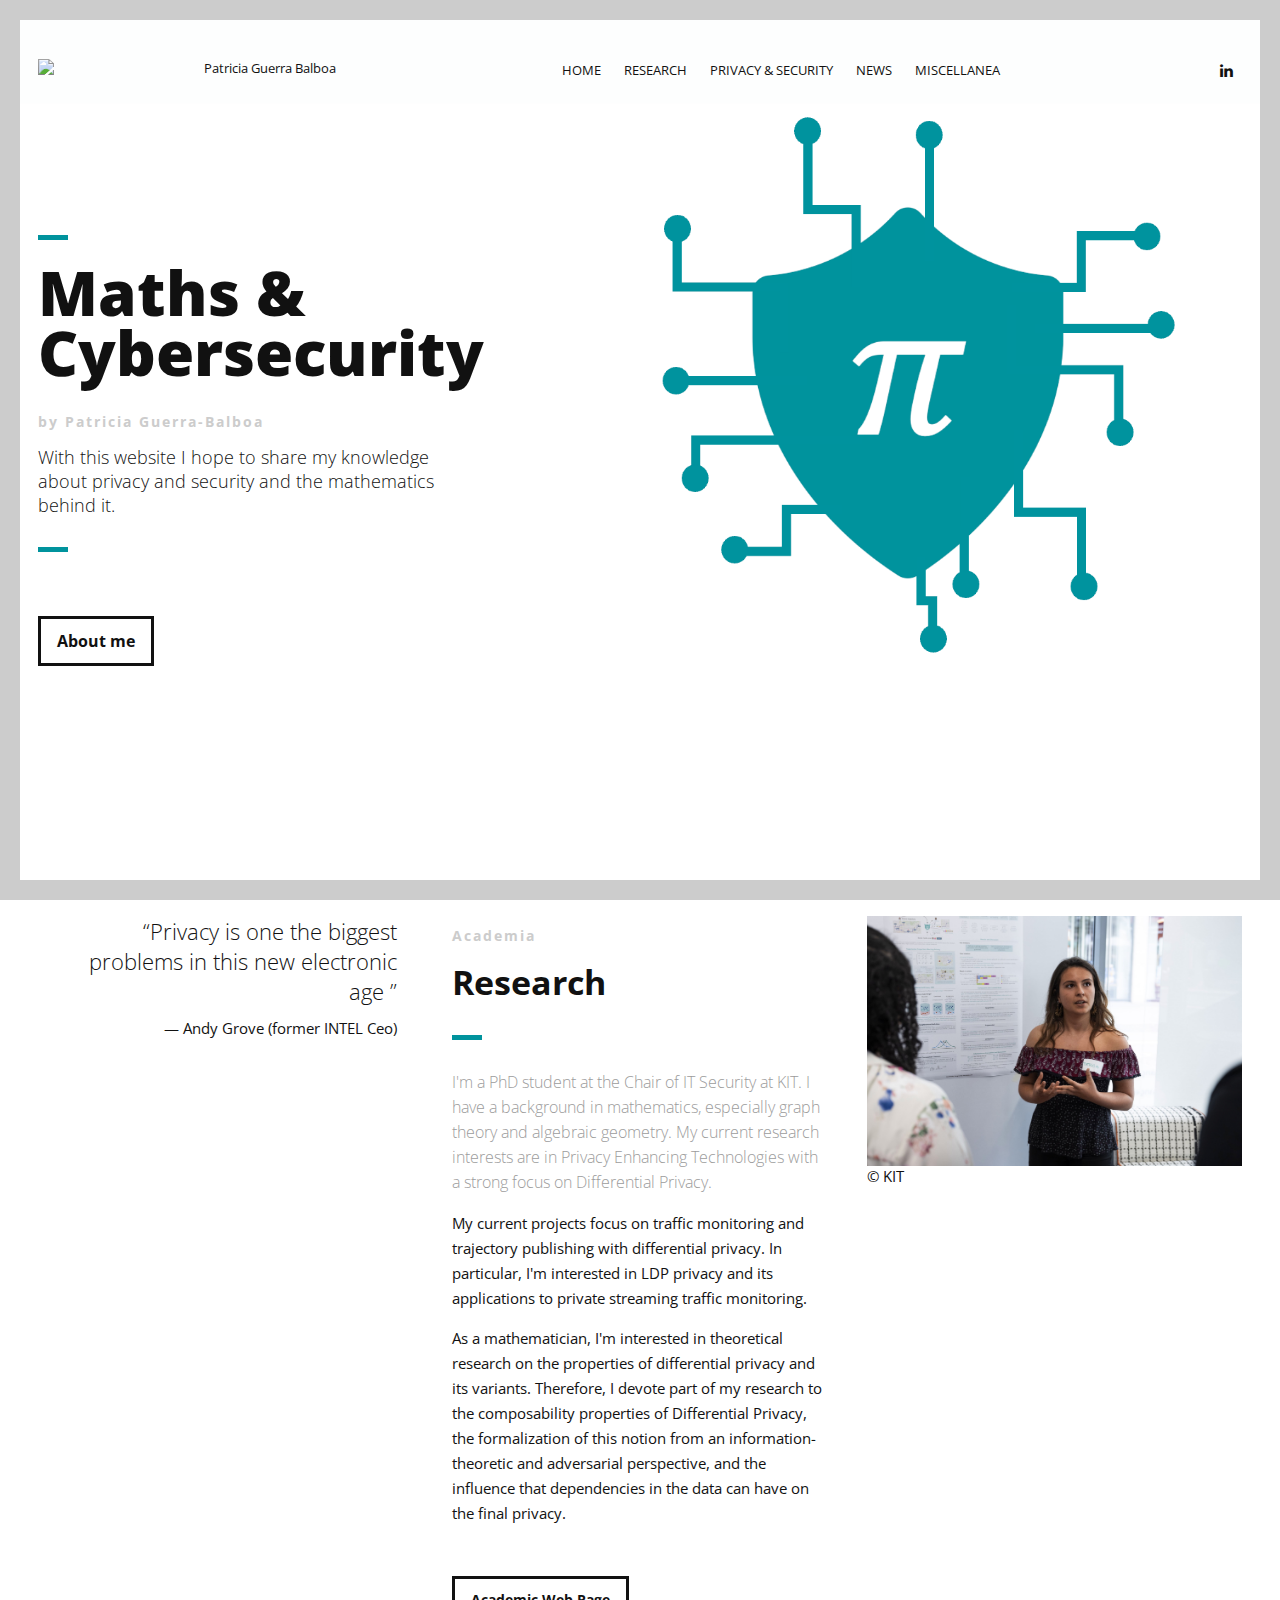
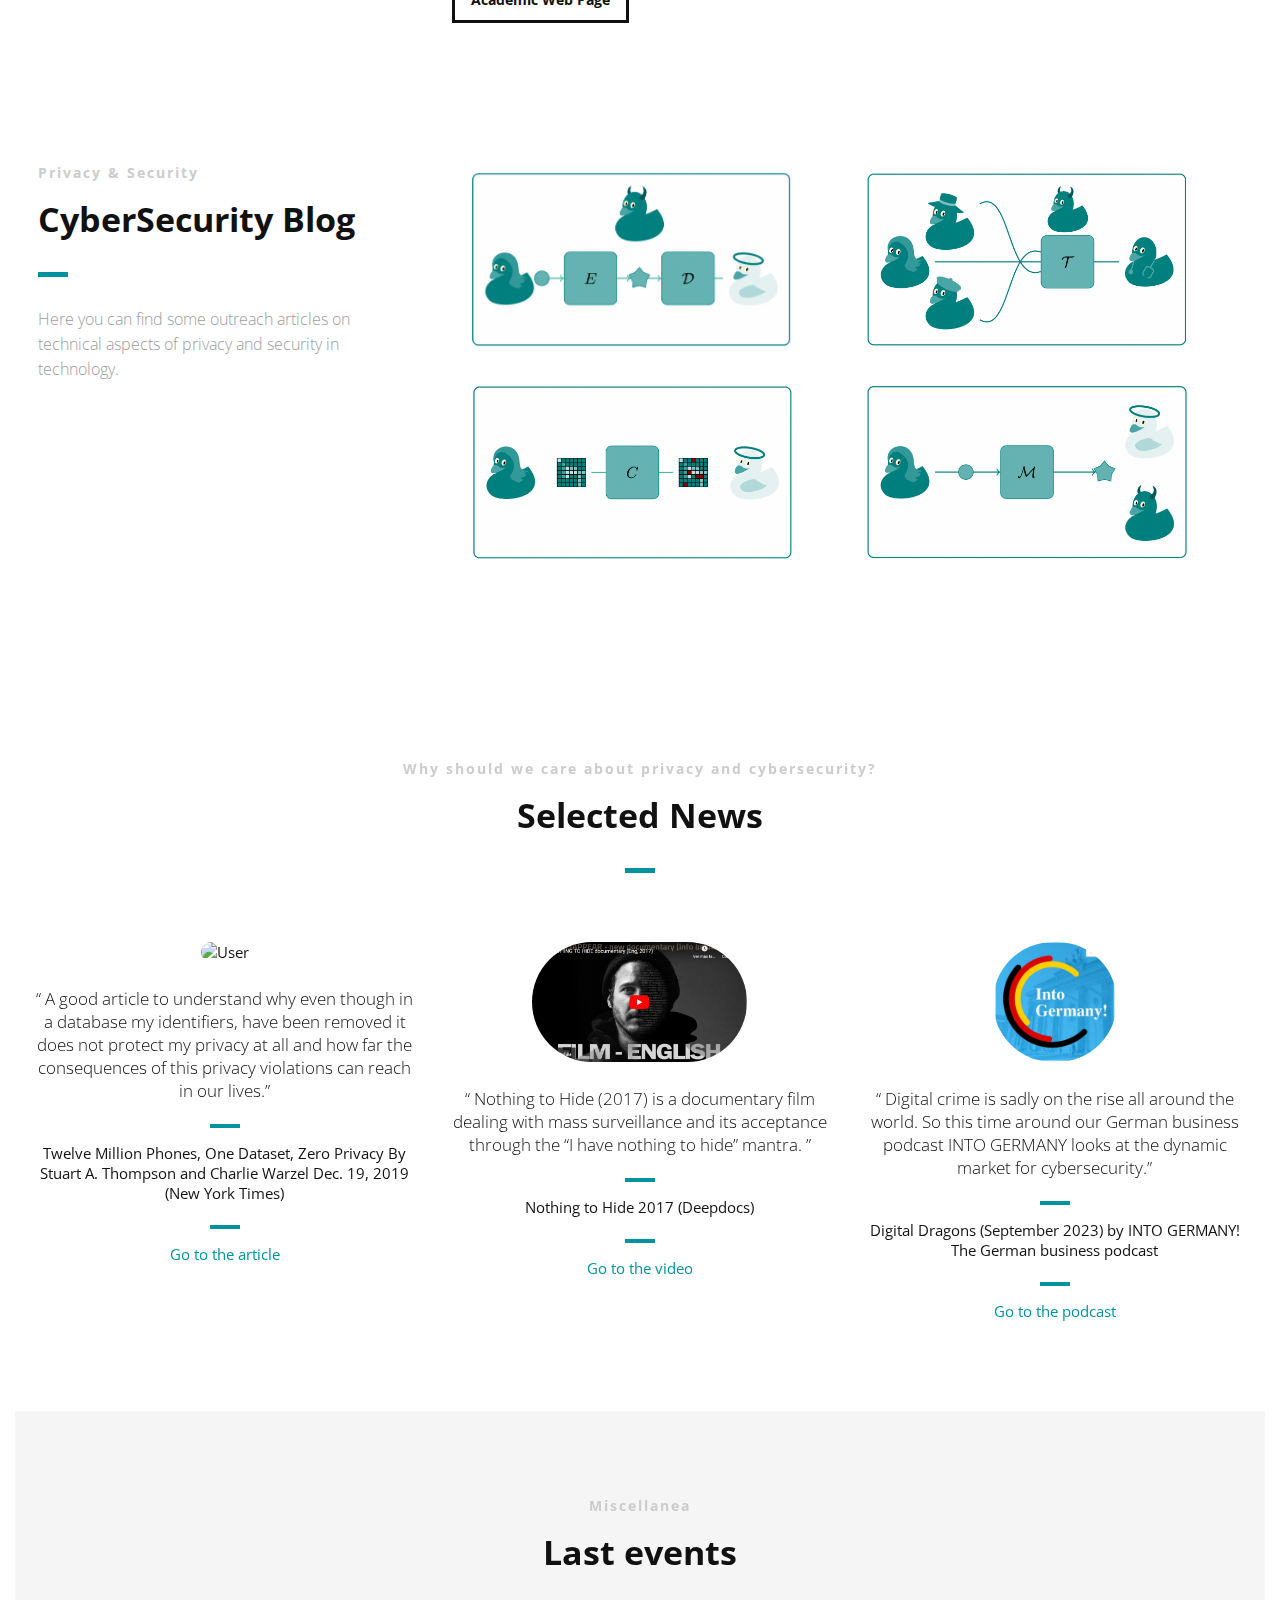
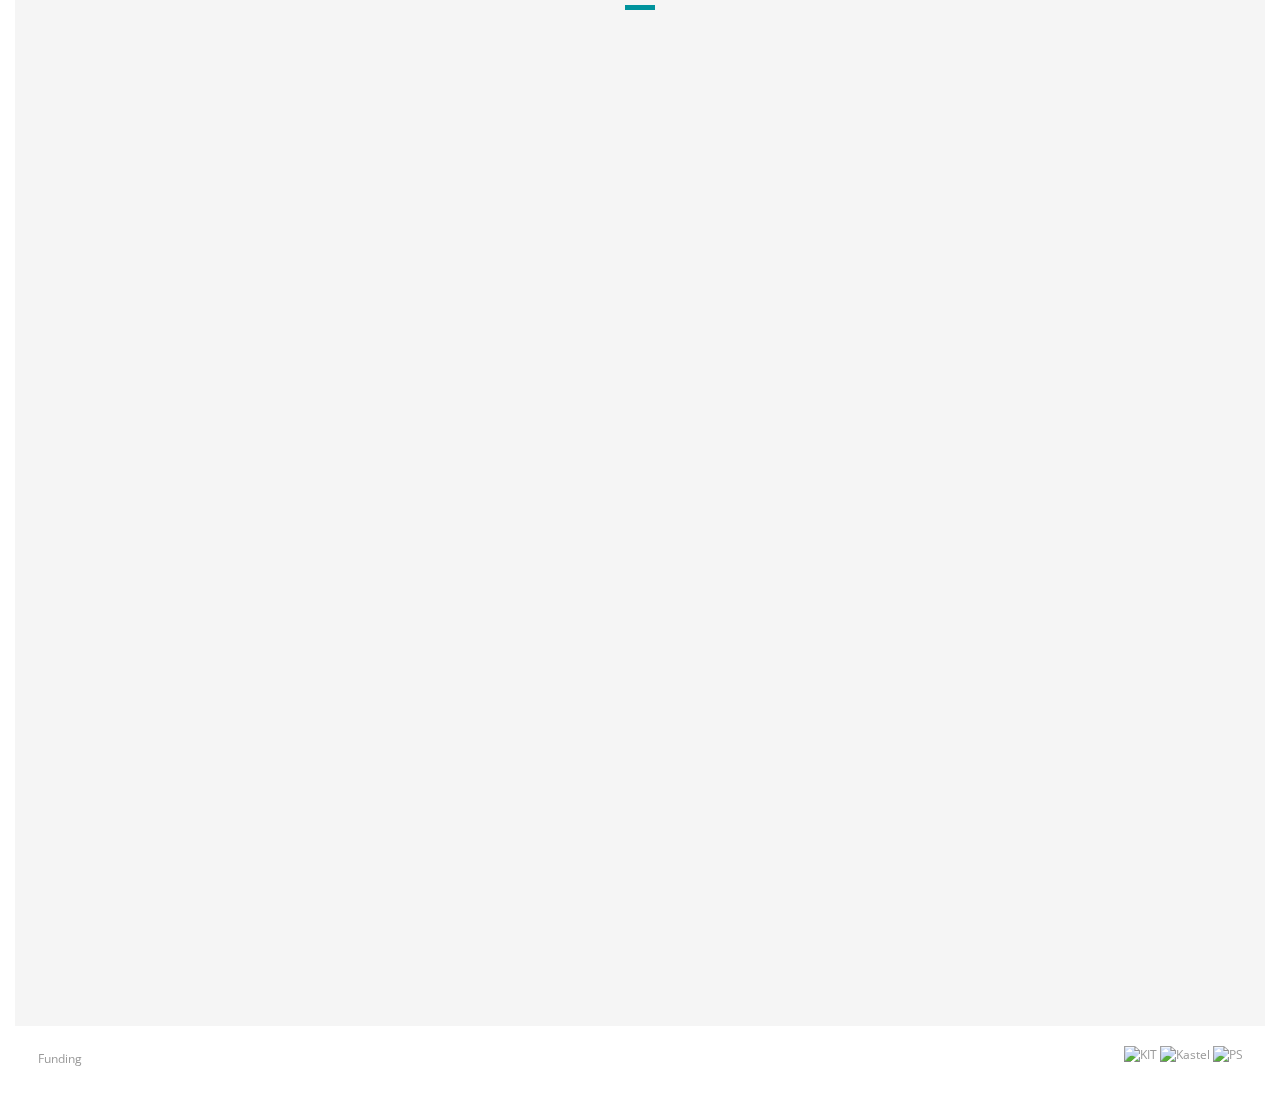
==== commit f8b354e8: "Update index.html" ====
--- a/index.html
+++ b/index.html
@@ -359,7 +359,7 @@
             <p id="funders" class="col-2"> Funding </p>
 
             <!--Social Icons in Footer-->
-            <ul class="col-2 social-icons">
+            <ul class="col-2">
                 <li>
                     <a target="_blank" title="KIT" href="https://www.kit.edu/">
                          <img src="images/logos/Logo_KIT.svg.png"/></i><span>KIT</span>
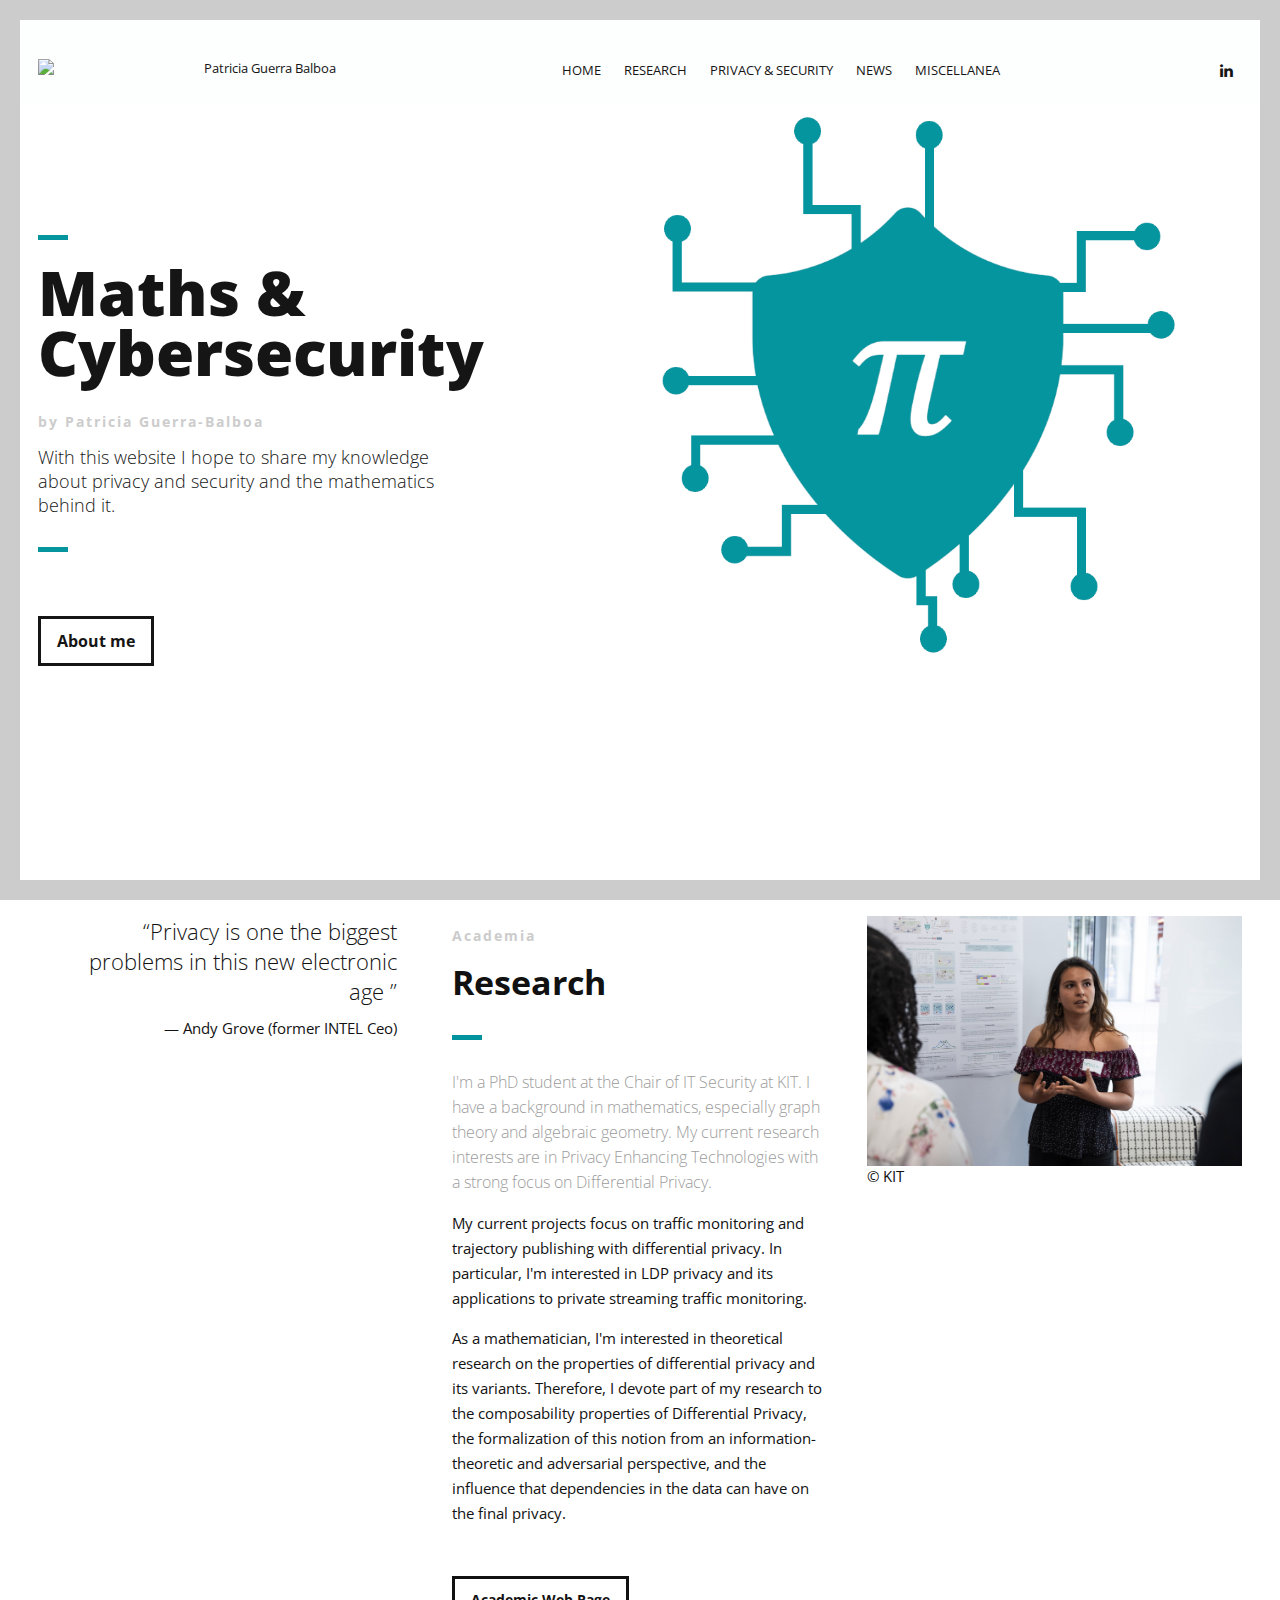
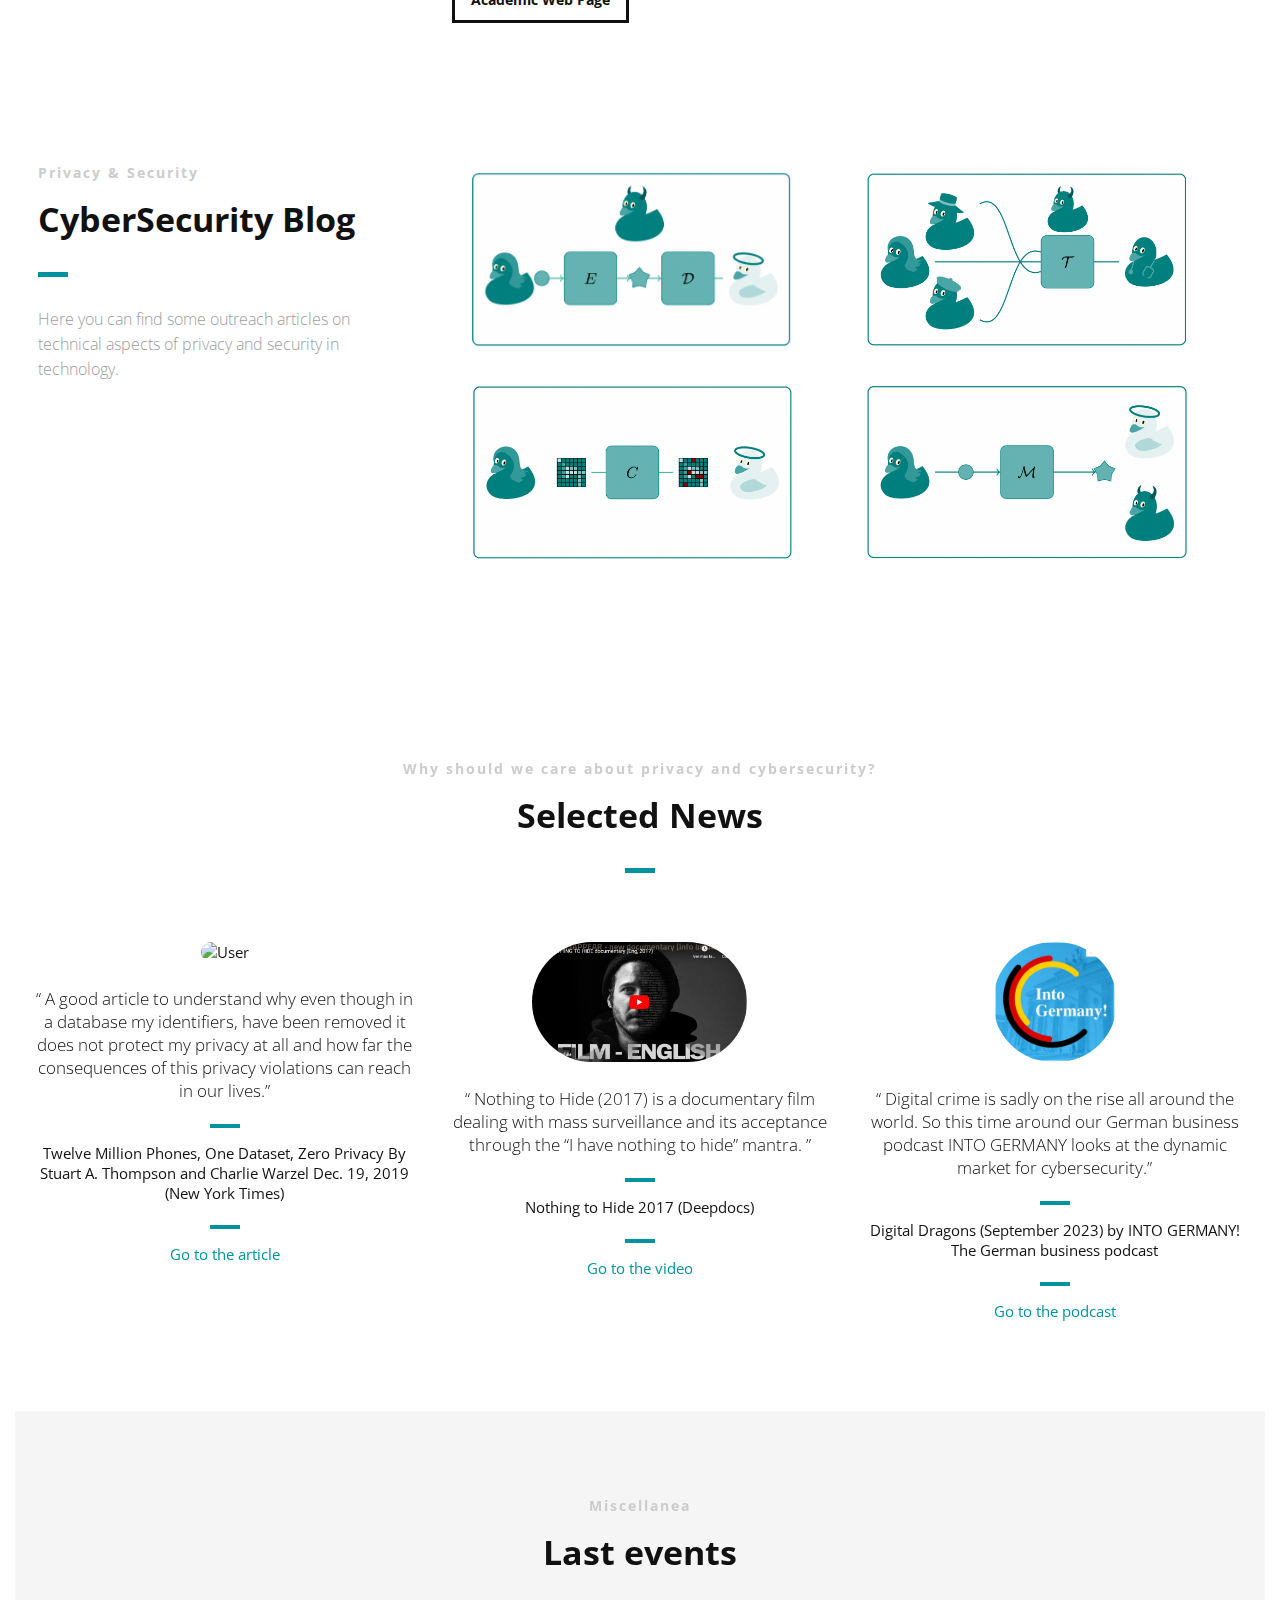
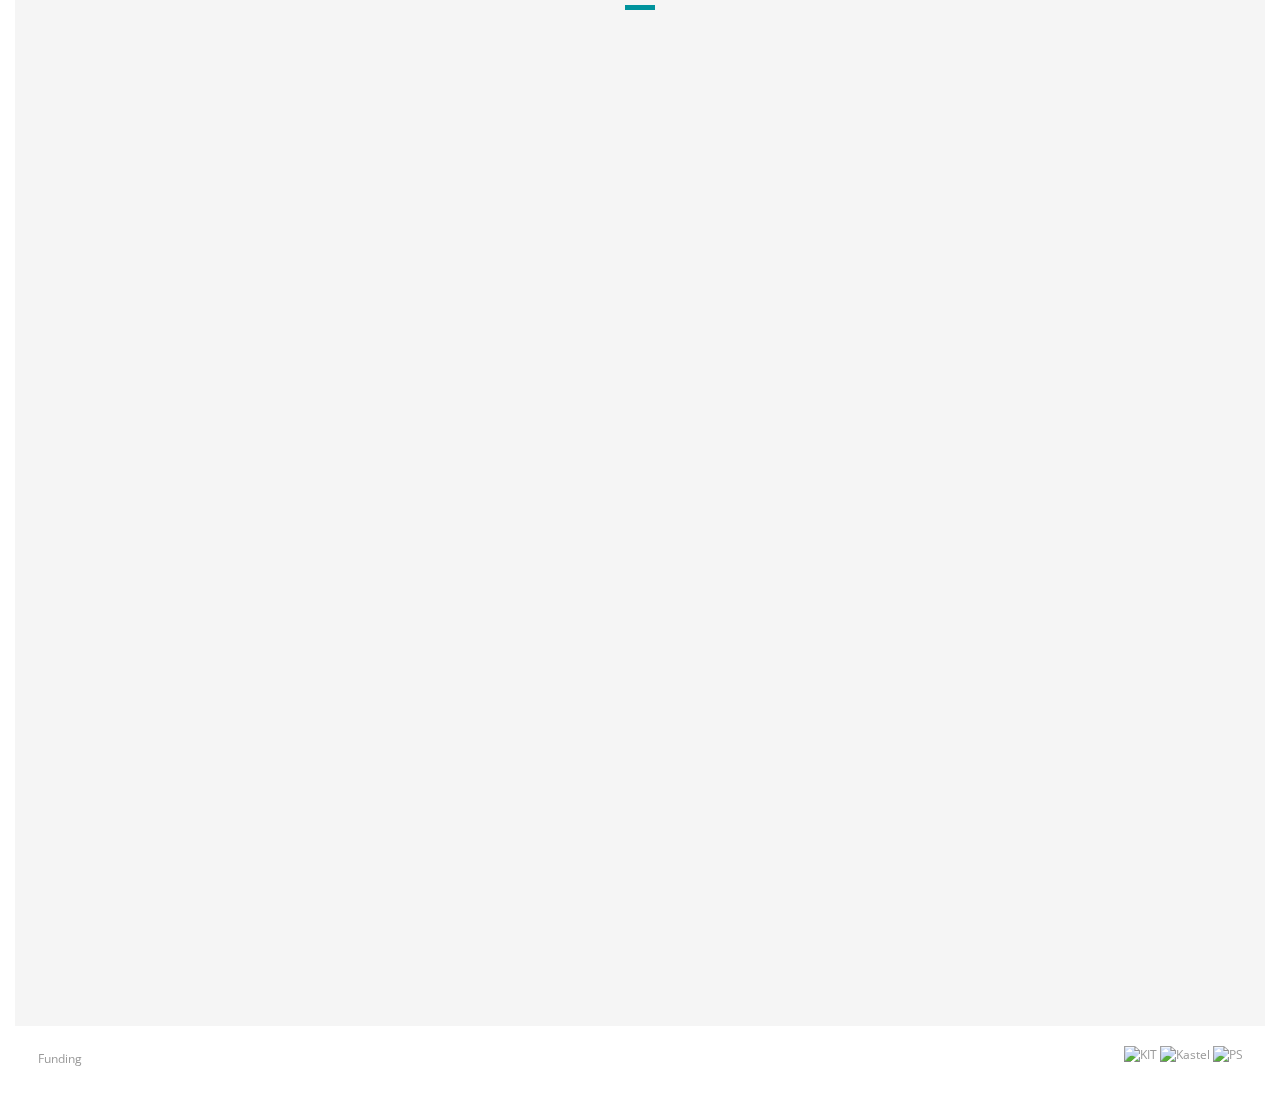
==== commit 1911903a: "Update index.html" ====
--- a/index.html
+++ b/index.html
@@ -8,7 +8,9 @@
 
     <!--Meta Keywords and Description-->
     <meta name="keywords" content="Patricia Guerra-Balboa, mathematics, cybersecurity, academic webpage">
-    <meta name="description" content="">
+    <meta name="description" content="I'm a PhD student at the Chair of IT Security at KIT, in Germany. I have a background in mathematics, especially graph theory and algebraic geometry.
+        I started my undergraduate studies at the Universidad de Santiago de Compostela, 
+        where I then did my master. My current research interests lie in privacy-preserving data analytics with a strong focus on privacy-preserving trajectory data publishing with differential privacy guarantees.">
     <meta name="viewport" content="width=device-width, initial-scale=1.0, user-scalable=no"/>
 
     <!--Favicon-->
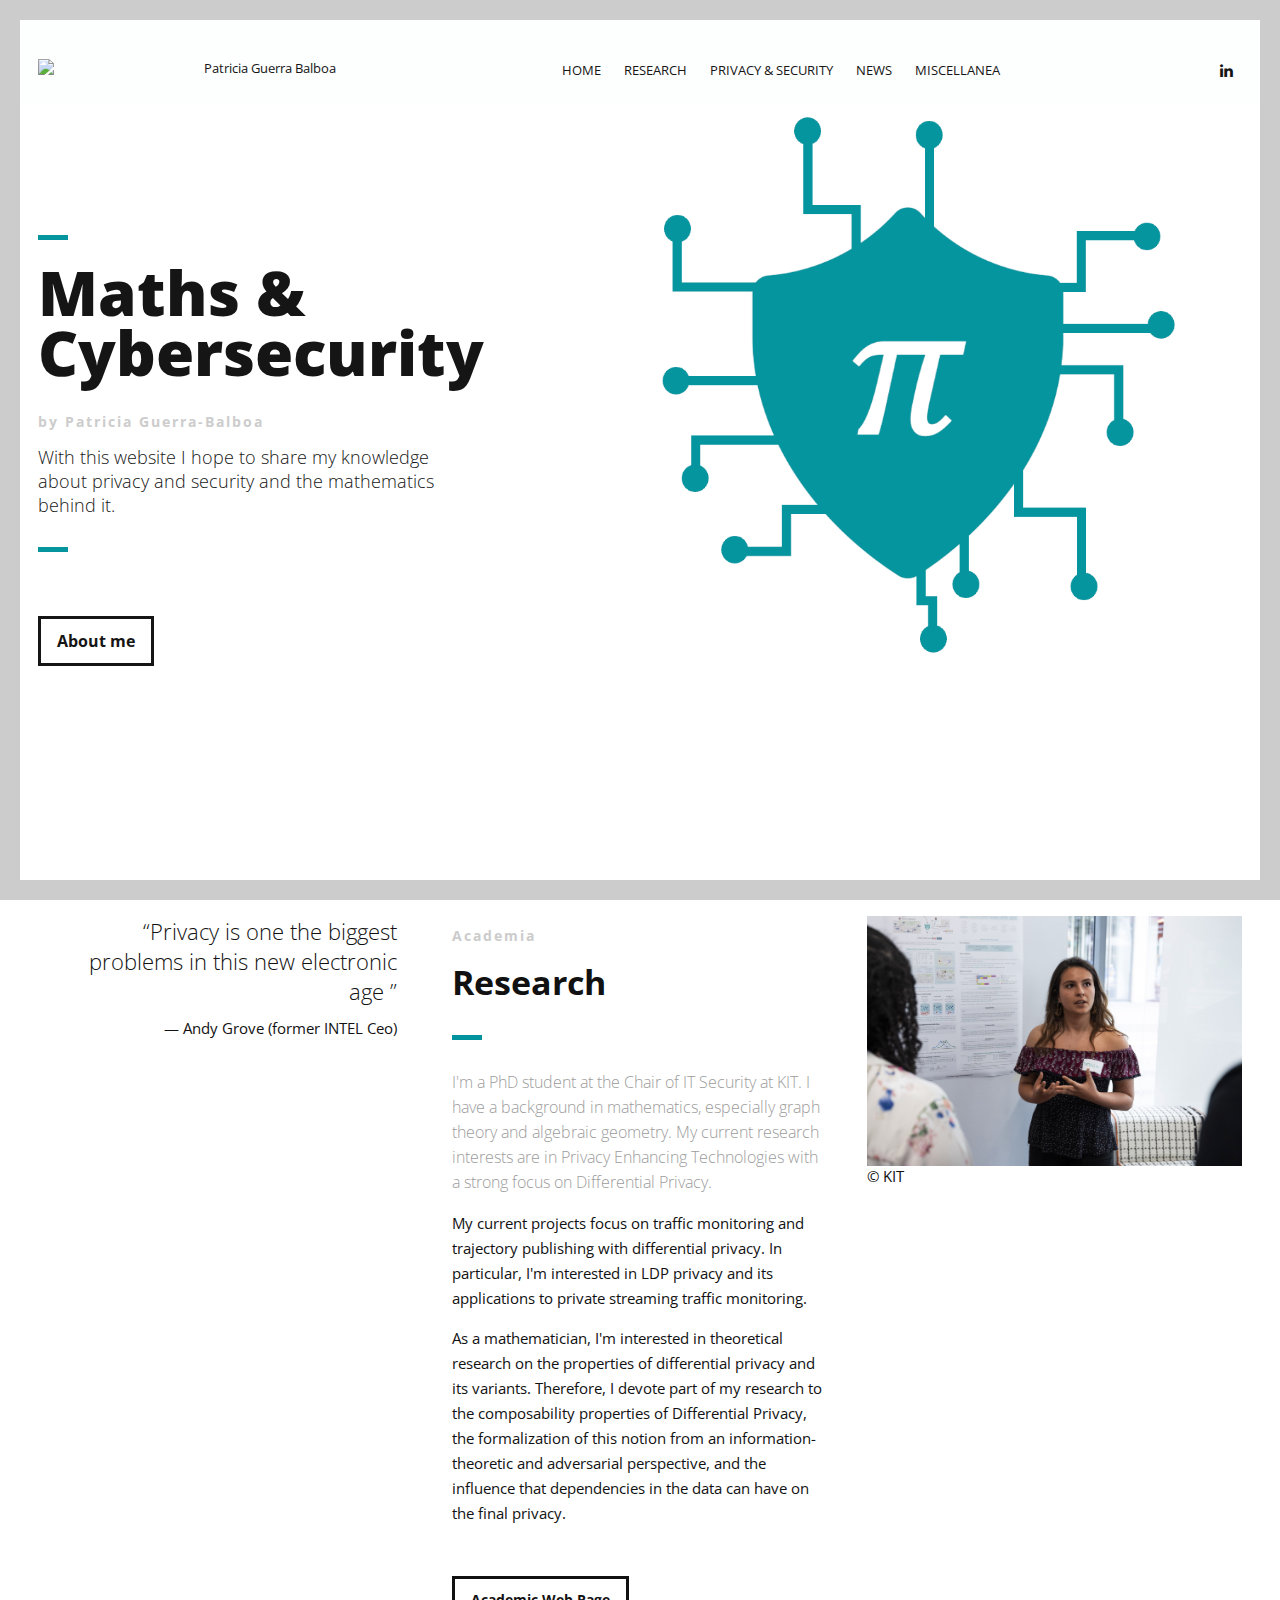
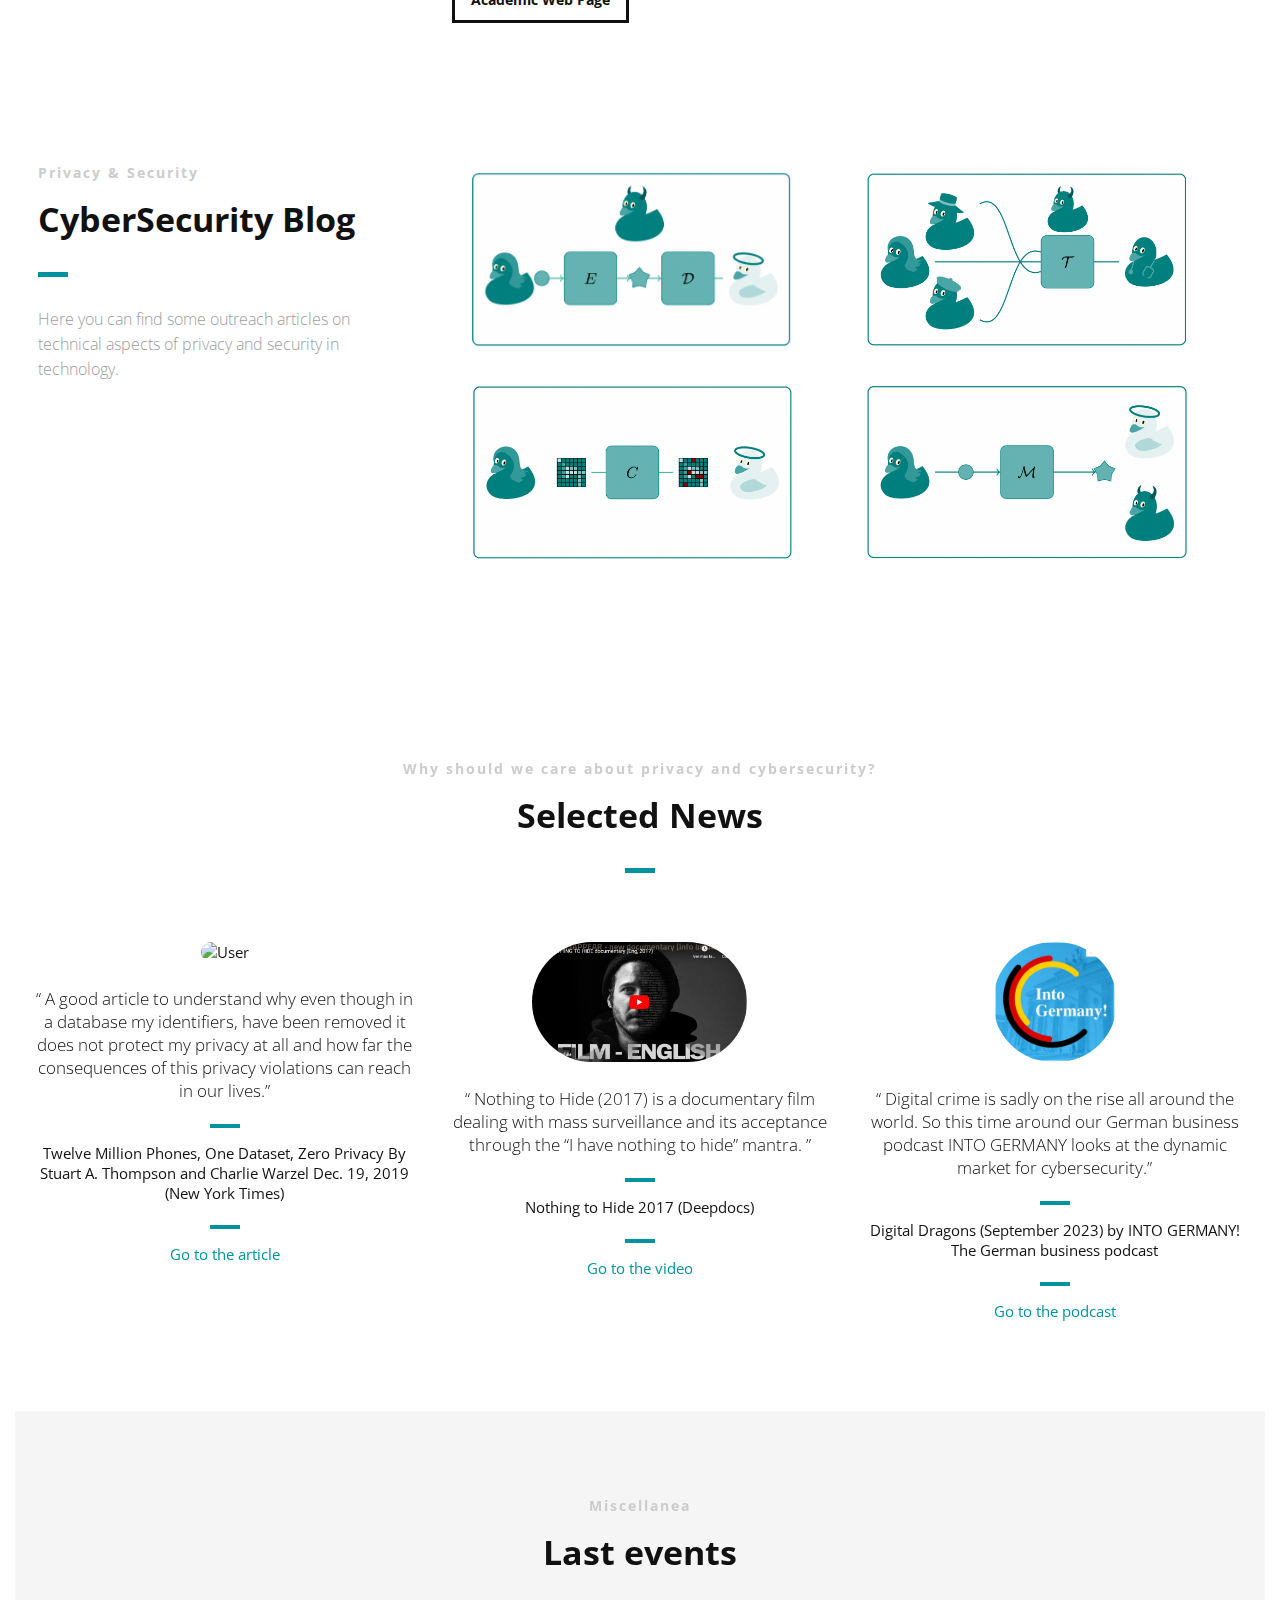
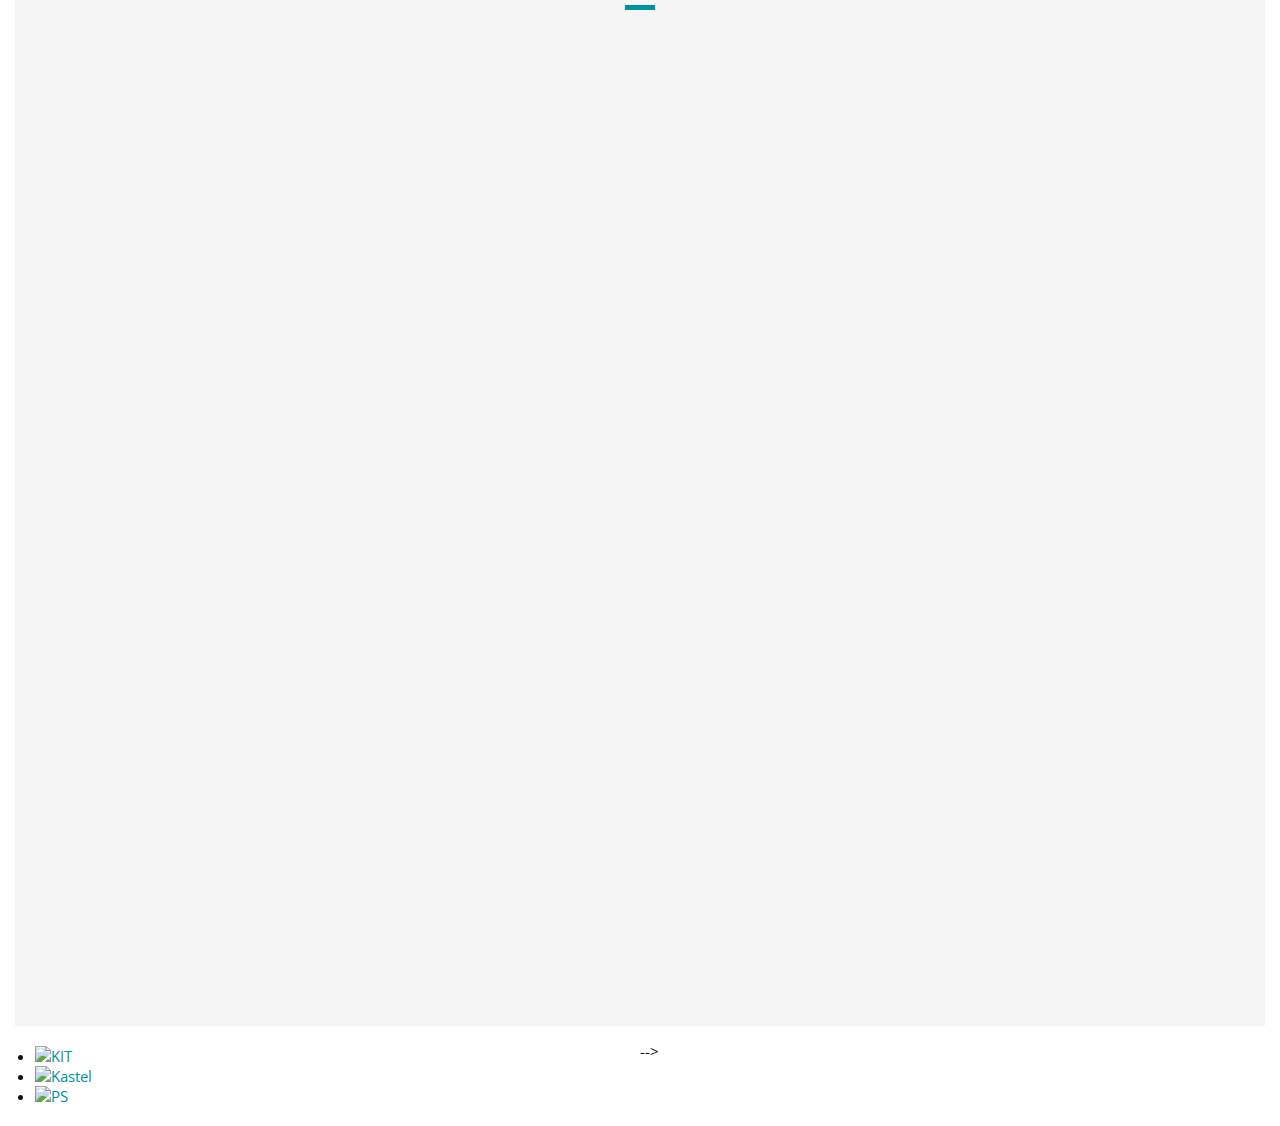
==== commit e1722a58: "Update index.html" ====
--- a/index.html
+++ b/index.html
@@ -323,7 +323,7 @@
                             <li> Composability</li>
                             <li> Talk</li>
                         </ul>
-                        <a href="https://upcommons.upc.edu/bitstream/handle/2117/387563/popets-2023-0065.pdf?sequence=1" class="button"> See the slides </a>
+                        <a href="slides/Composition_Leuven.pdf" class="button"> See the slides </a>
                     </div>
                 </div>
                 <!--End Pricing Block-->
@@ -354,7 +354,7 @@
     <!--End Main Content Area-->
 
 
-    <!--Footer-->
+    <!--Footer
     <footer id="landing-footer" class="clearfix">
         <div class="row clearfix">
 
@@ -382,7 +382,7 @@
         </div>
     </footer>
     <!--End of Footer-->
-
+    -->
 
 
 </div>
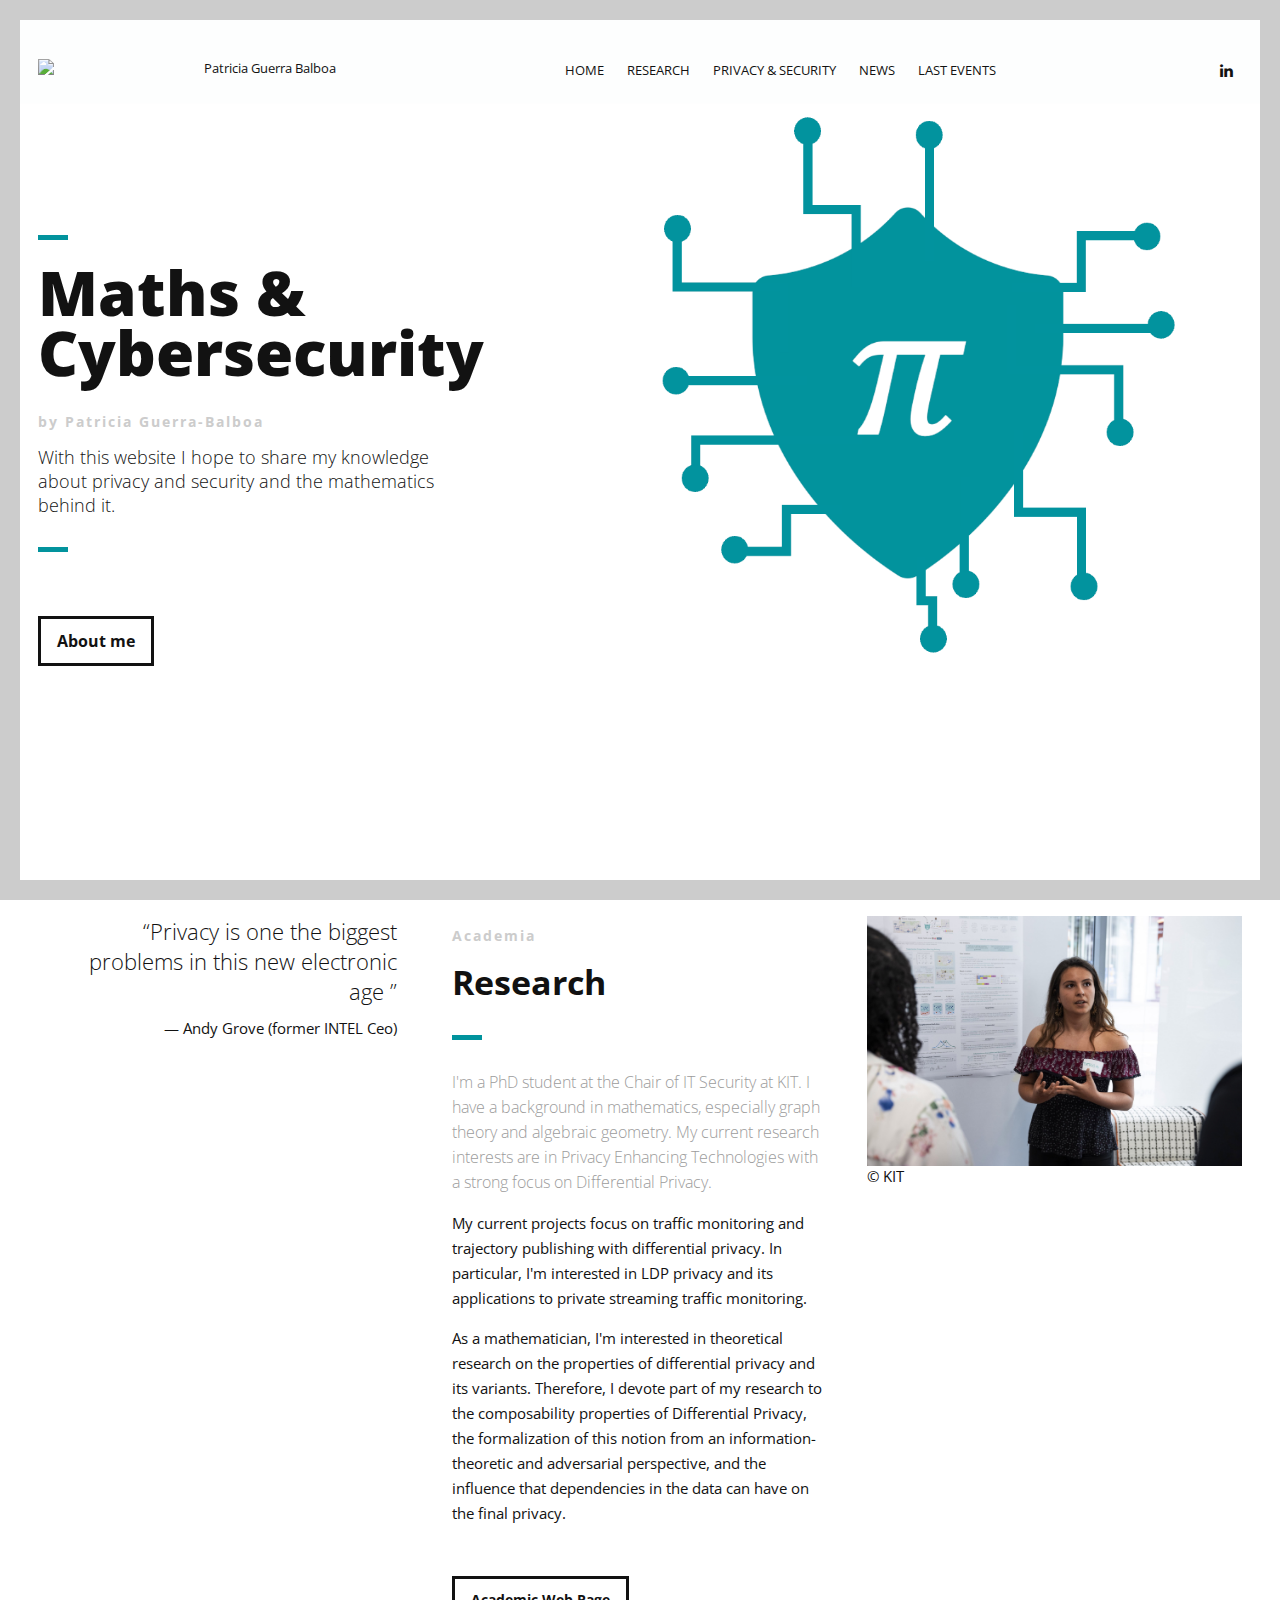
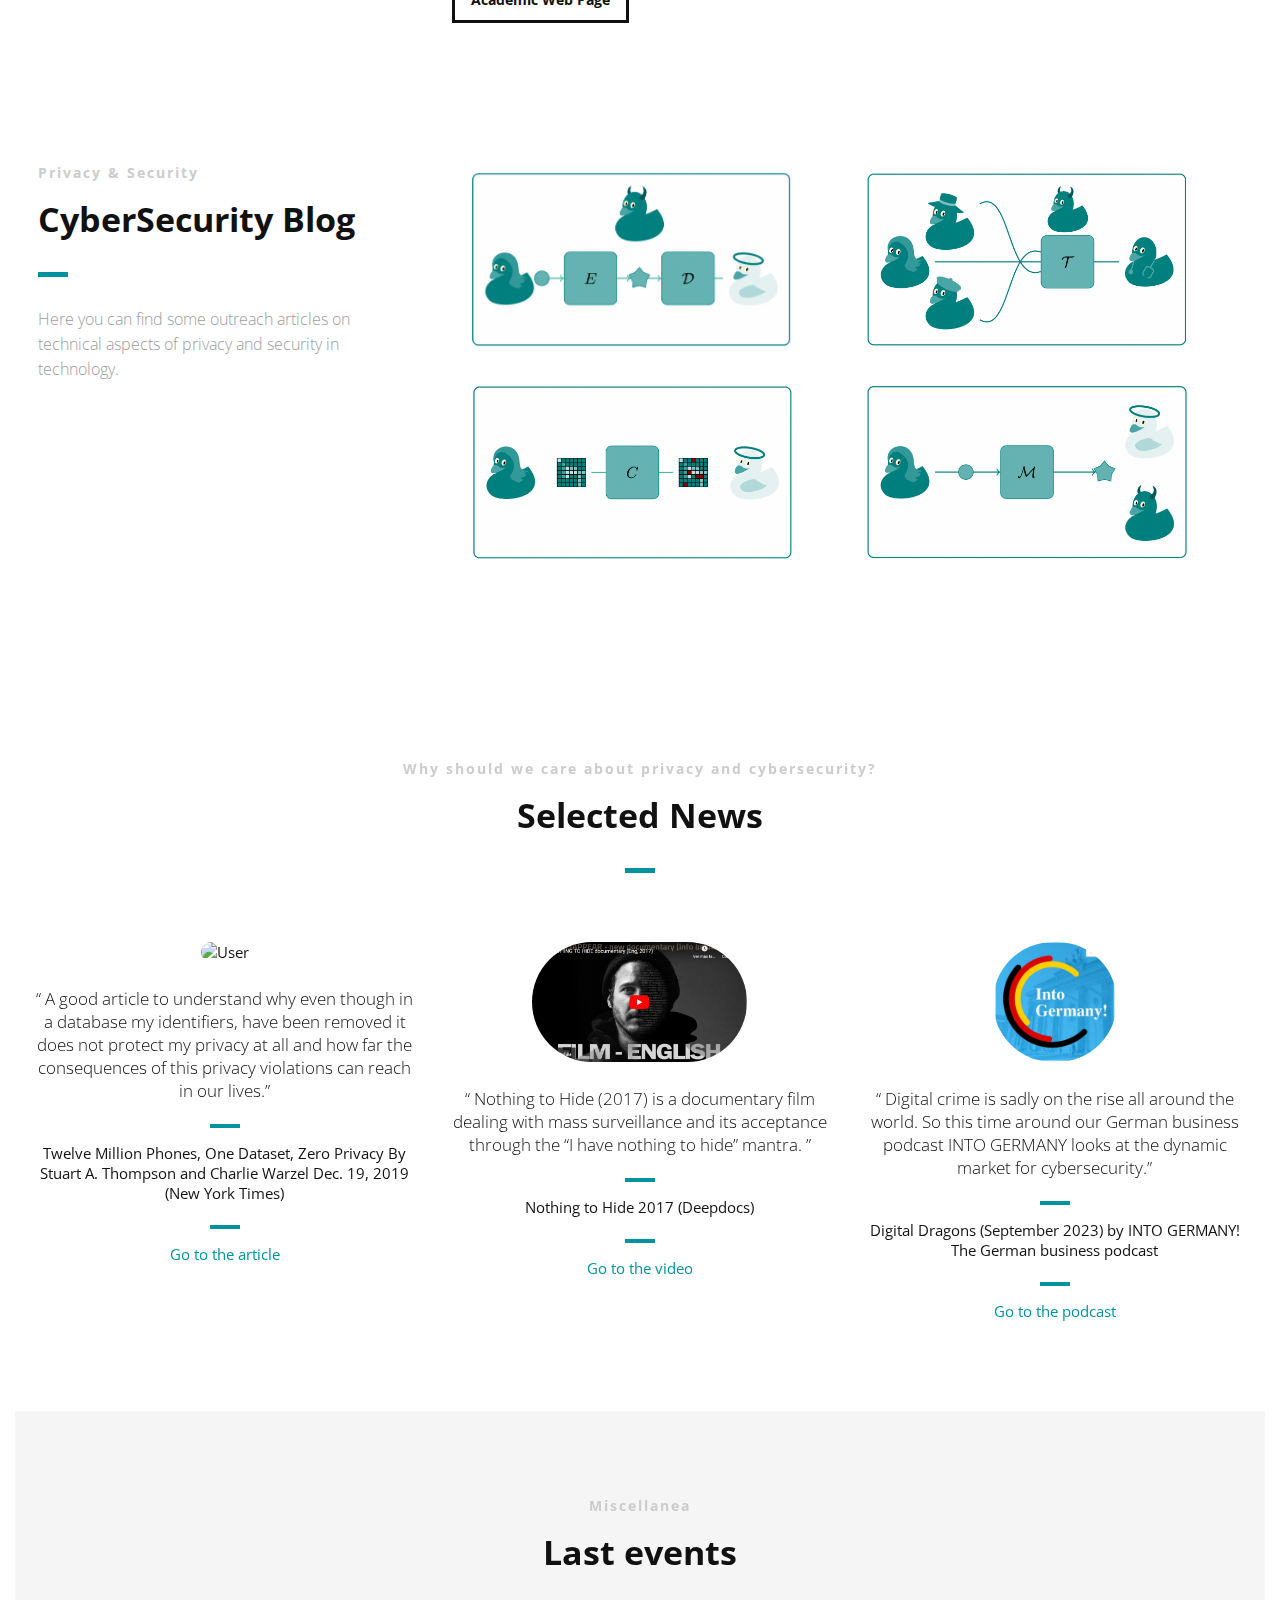
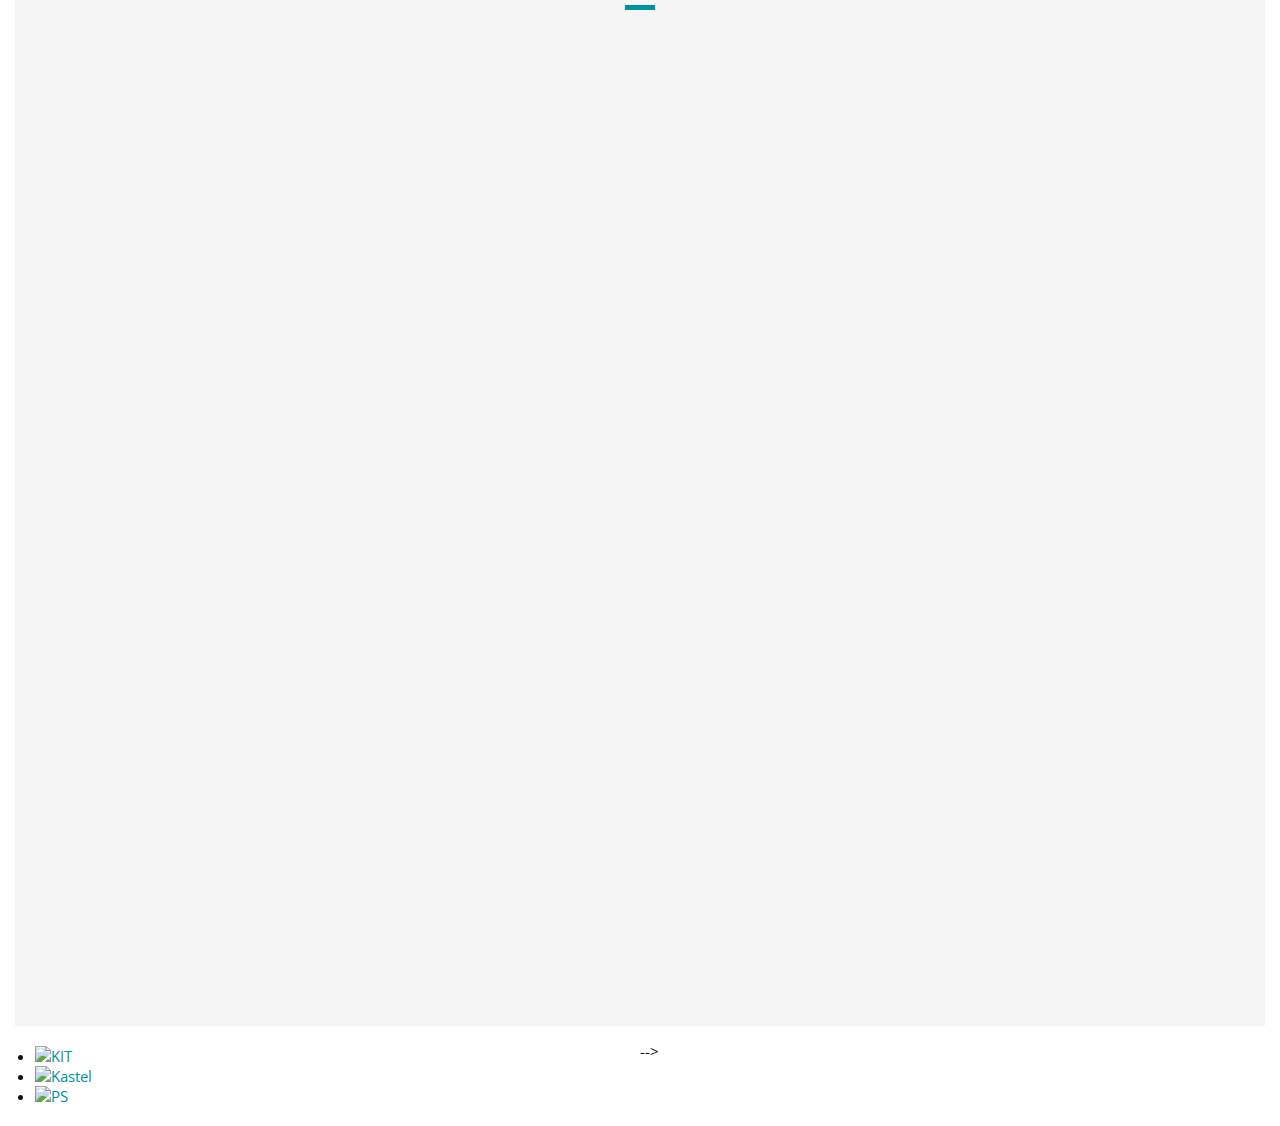
==== commit eec34f92: "Update index.html" ====
--- a/index.html
+++ b/index.html
@@ -100,7 +100,7 @@
                                 <a href="#news">News</a>
                             </li>
                             <li>
-                                <a href="#Miscellanea">Miscellanea</a>
+                                <a href="#Miscellanea">Last Events</a>
                             </li>
                         </ul>
                     </nav>
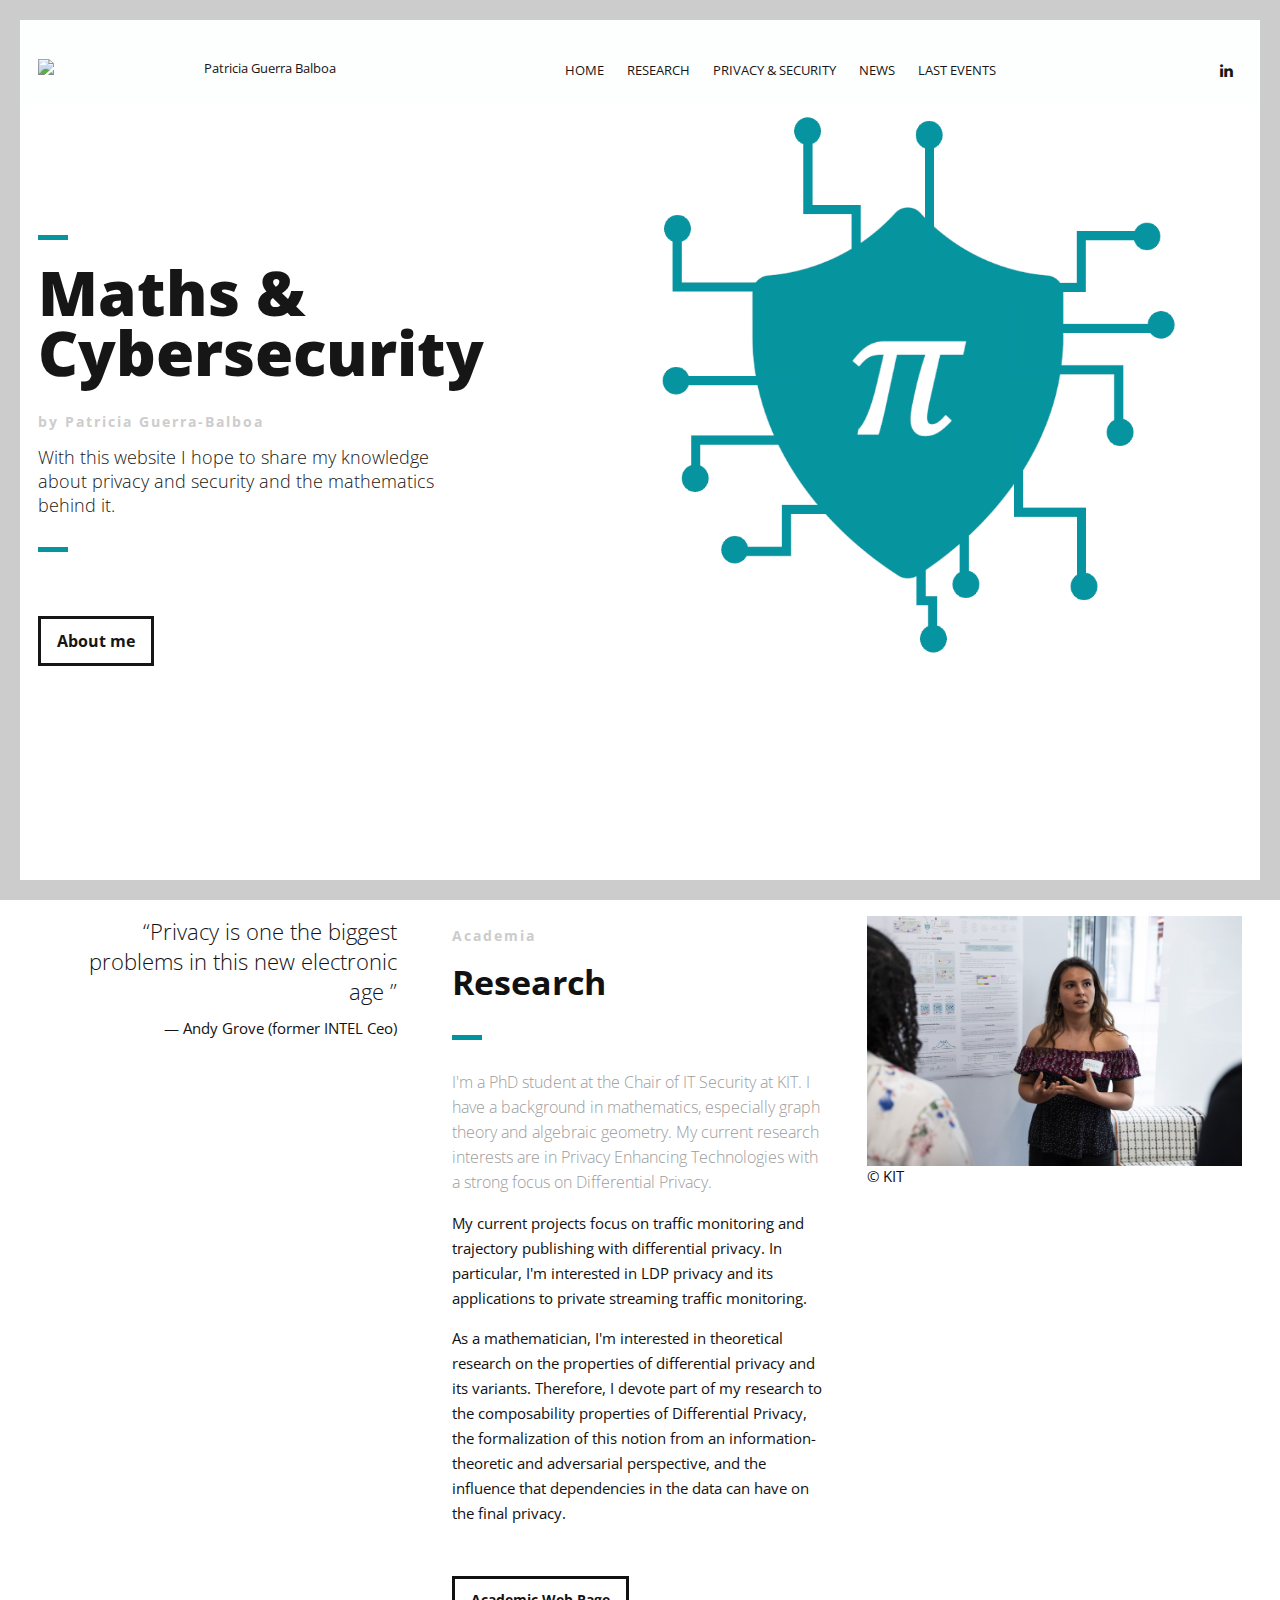
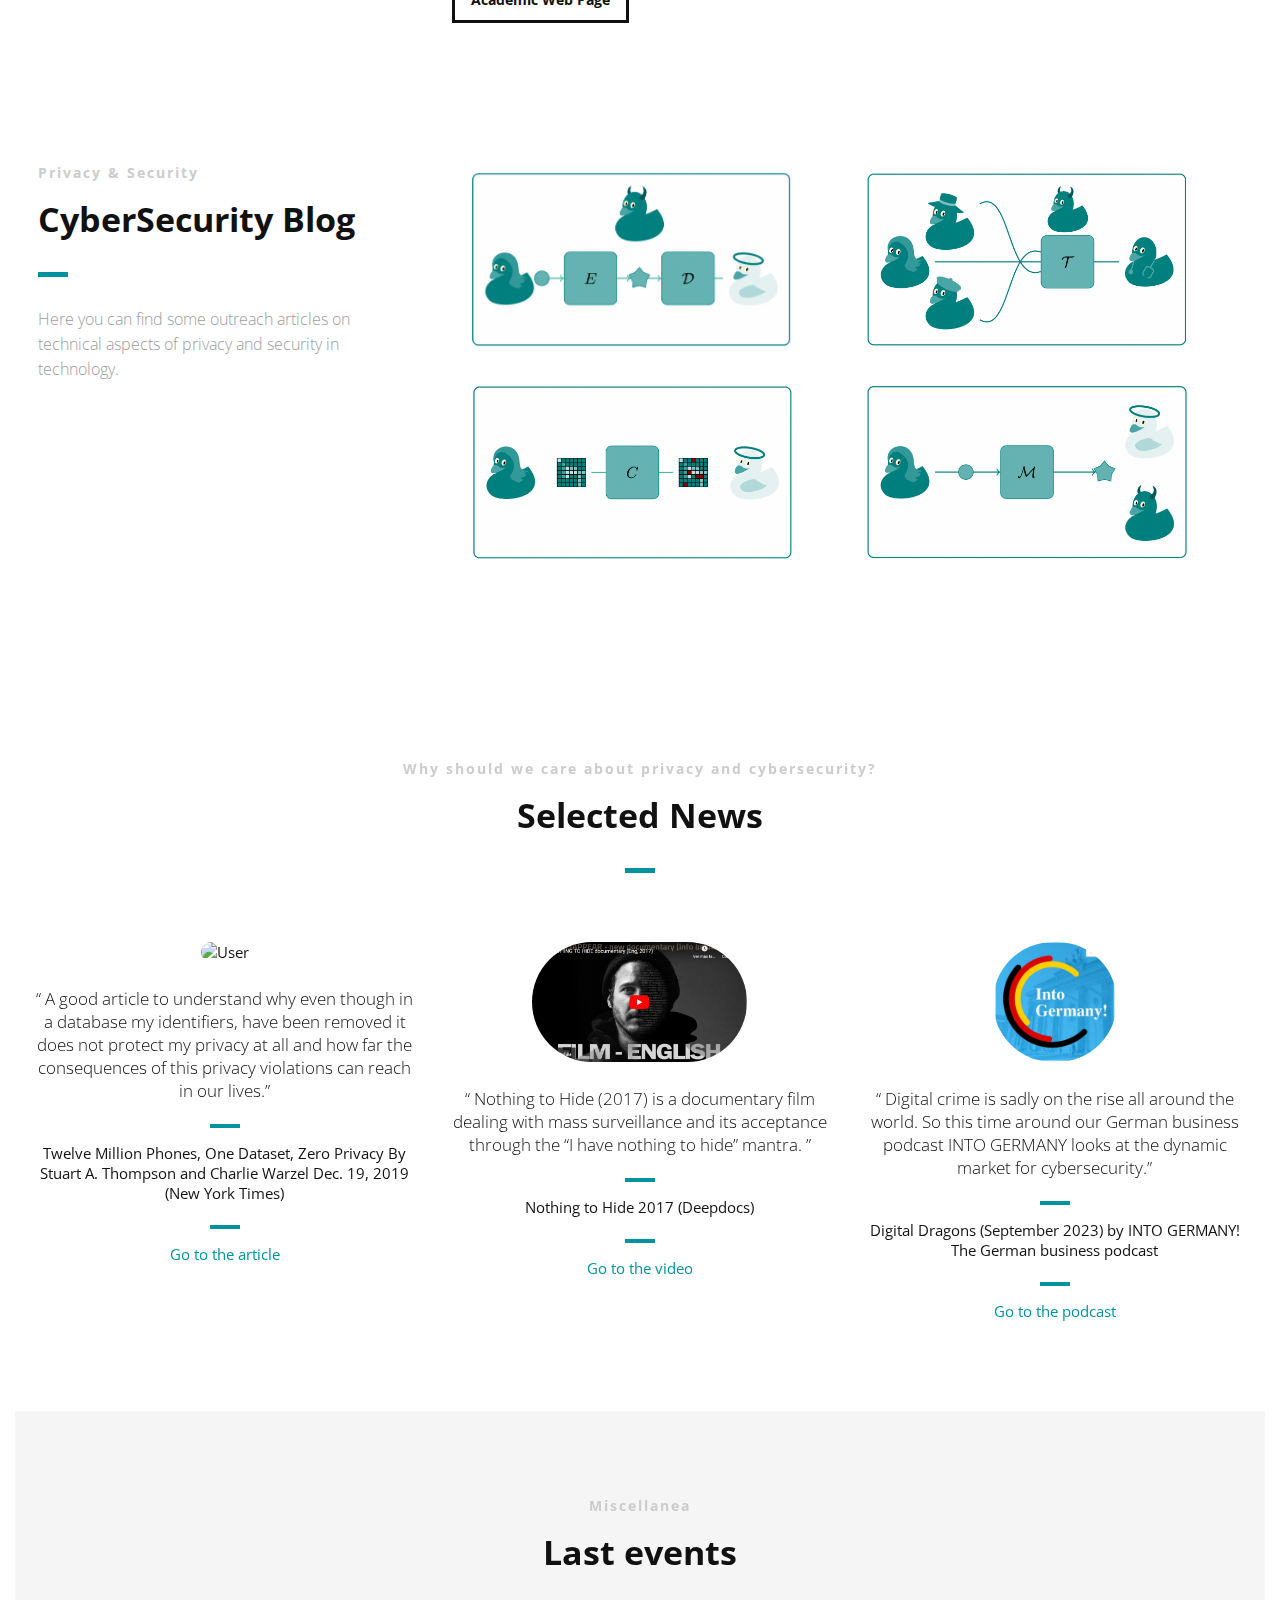
==== commit 2f24d098: "Update index.html" ====
--- a/index.html
+++ b/index.html
@@ -354,37 +354,6 @@
     <!--End Main Content Area-->
 
 
-    <!--Footer
-    <footer id="landing-footer" class="clearfix">
-        <div class="row clearfix">
-
-            <p id="funders" class="col-2"> Funding </p>
-
-            <!--Social Icons in Footer-->
-            <ul class="col-2">
-                <li>
-                    <a target="_blank" title="KIT" href="https://www.kit.edu/">
-                         <img src="images/logos/Logo_KIT.svg.png"/></i><span>KIT</span>
-                    </a>
-                </li>
-                <li>
-                    <a target="_blank" title="kastel" href="https://kastel-labs.de/">
-                         <img src="images/logos/KASTEL_Logo_black.png"/></i><span>Kastel</span>
-                    </a>
-                </li>
-                <li>
-                    <a target="_blank" title="PS" href="https://ps.tm.kit.edu/english/index.php">
-                         <img src="images/logos/logo-ffp2.png"/></i><span>PS</span>
-                    </a>
-                </li>
-            </ul>
-            <!--End of Social Icons in Footer-->
-        </div>
-    </footer>
-    <!--End of Footer-->
-    -->
-
-
 </div>
 
 <!-- Include JavaScript resources -->
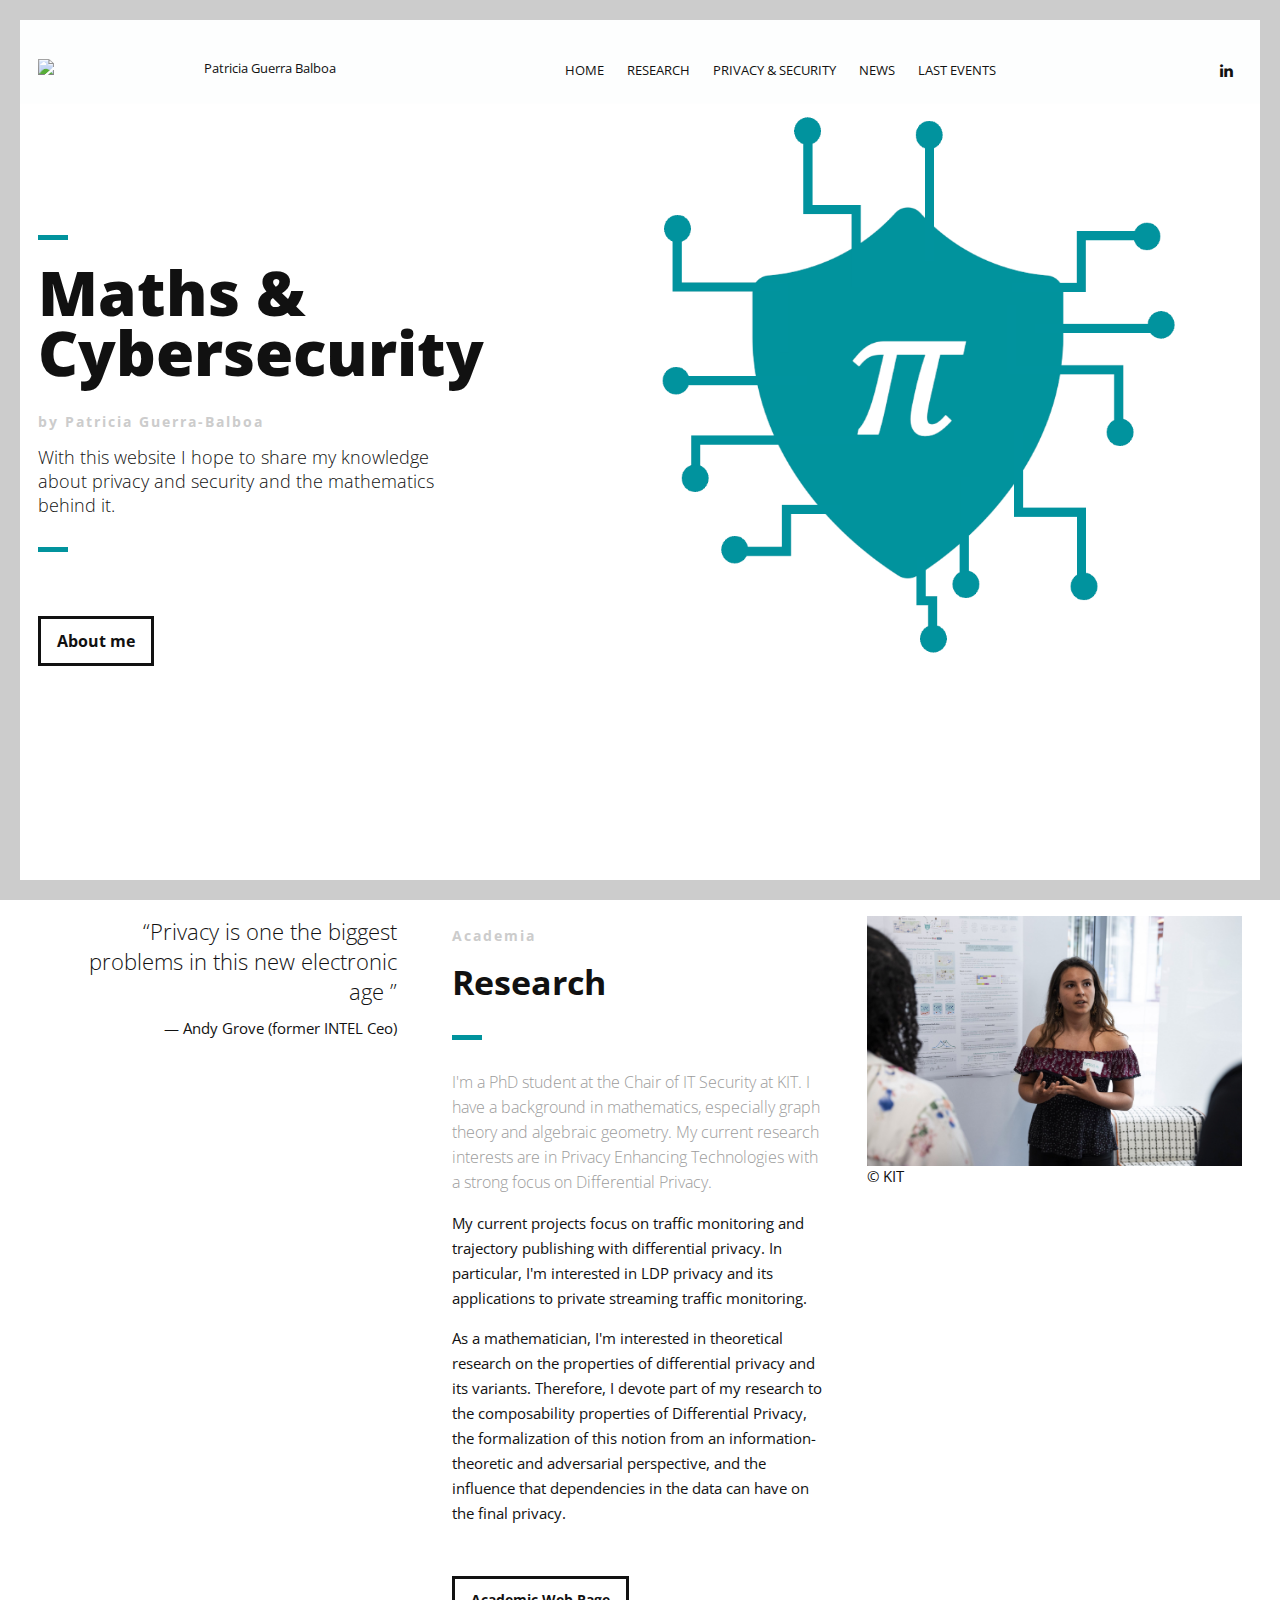
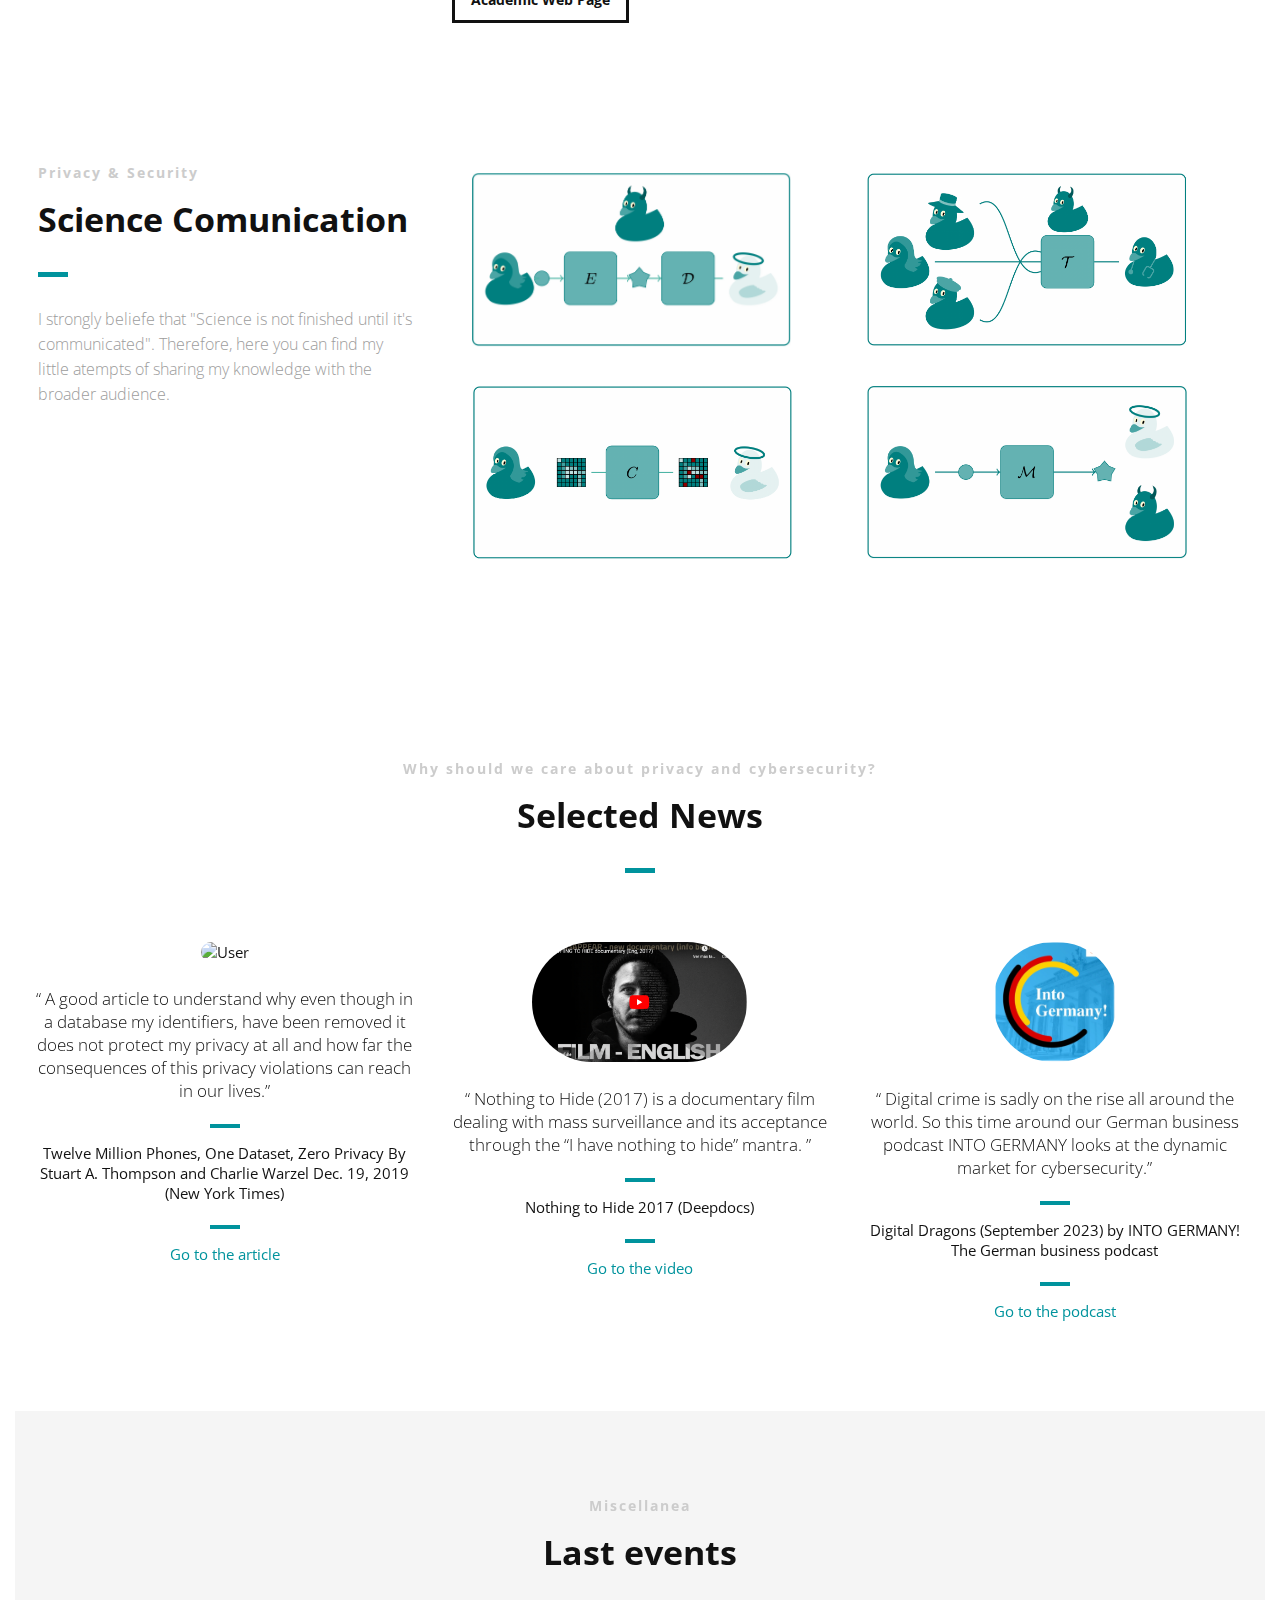
==== commit 2157a086: "Update index.html" ====
--- a/index.html
+++ b/index.html
@@ -204,8 +204,8 @@
 
                     <div class="section-heading">
                         <h3>Privacy & Security</h3>
-                        <h2 class="section-title">CyberSecurity Blog</h2>
-                        <p class="section-subtitle"> Here you can find some outreach articles on technical aspects of privacy and security in technology.</p>
+                        <h2 class="section-title">Science Comunication</h2>
+                        <p class="section-subtitle"> I strongly beliefe that "Science is not finished until it's communicated". Therefore, here you can find my little atempts of sharing my knowledge with the broader audience.</p>
                     </div>
 
                 </div>
